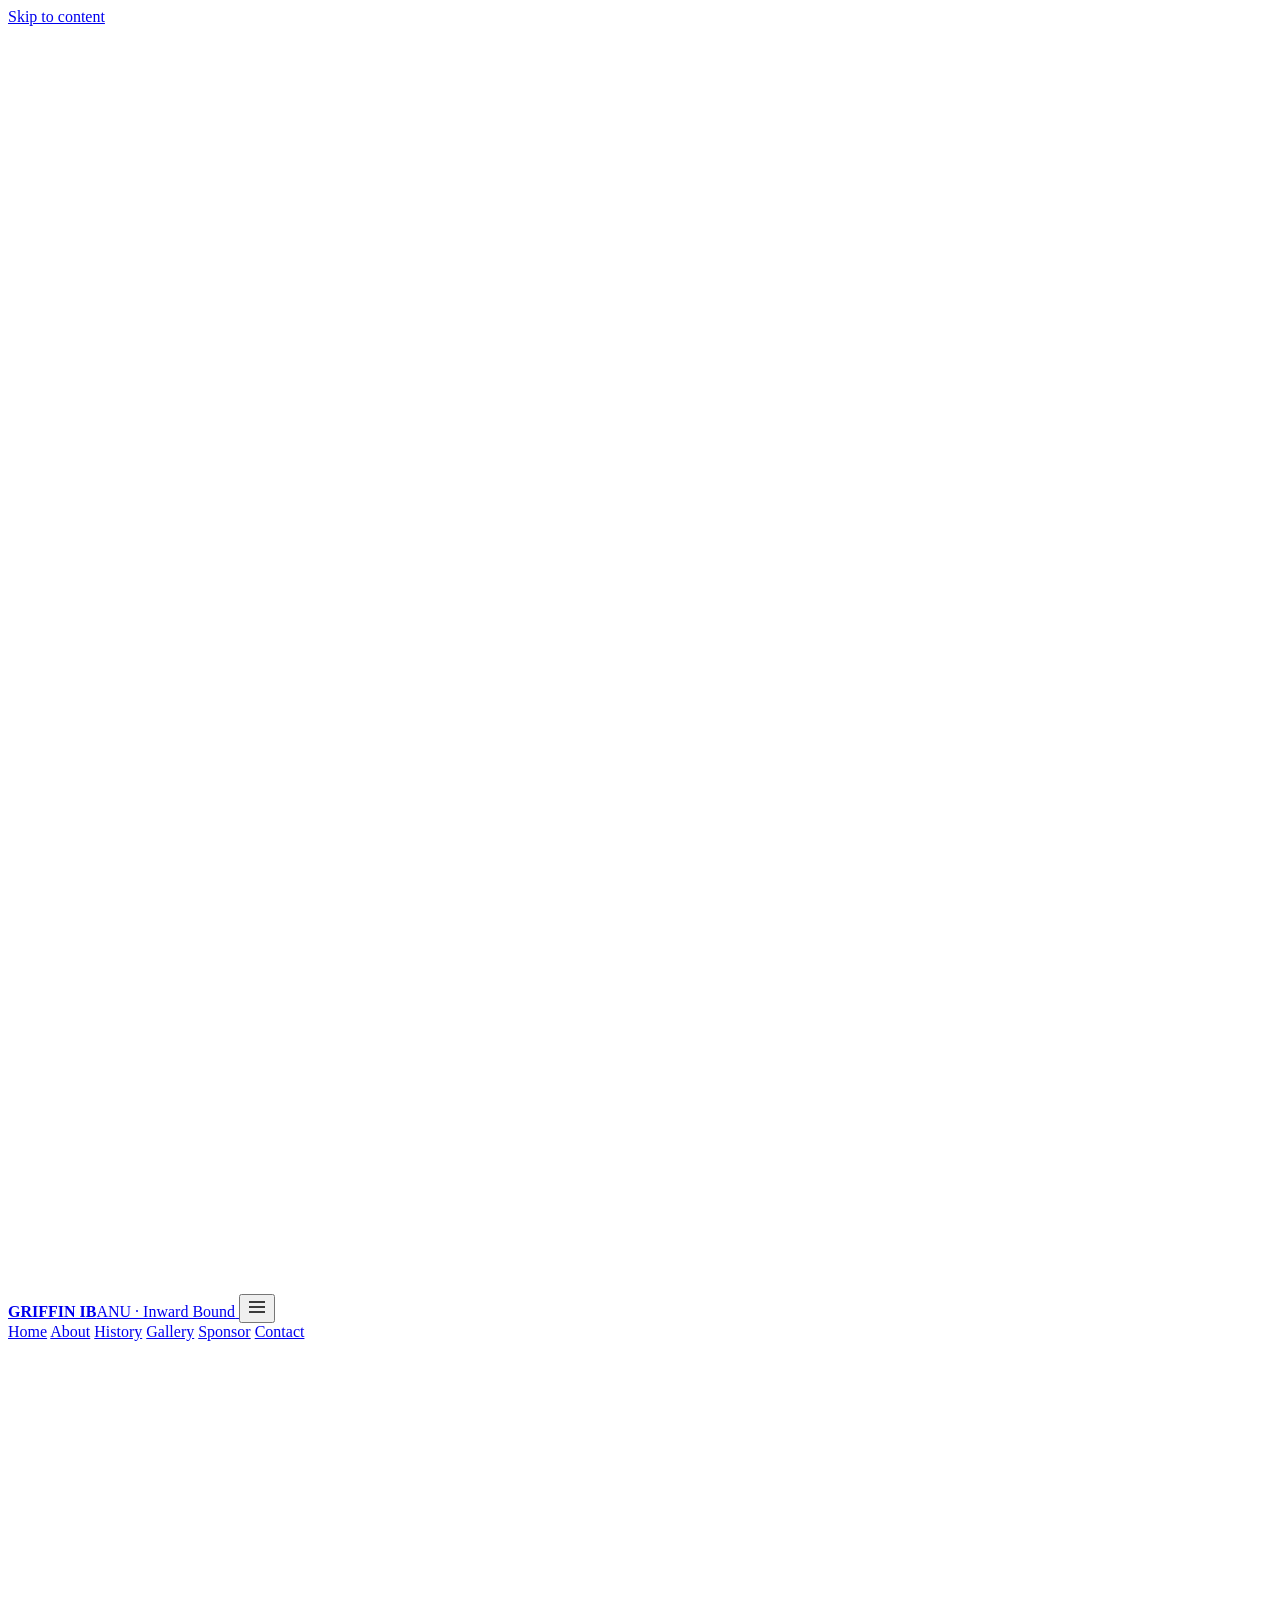
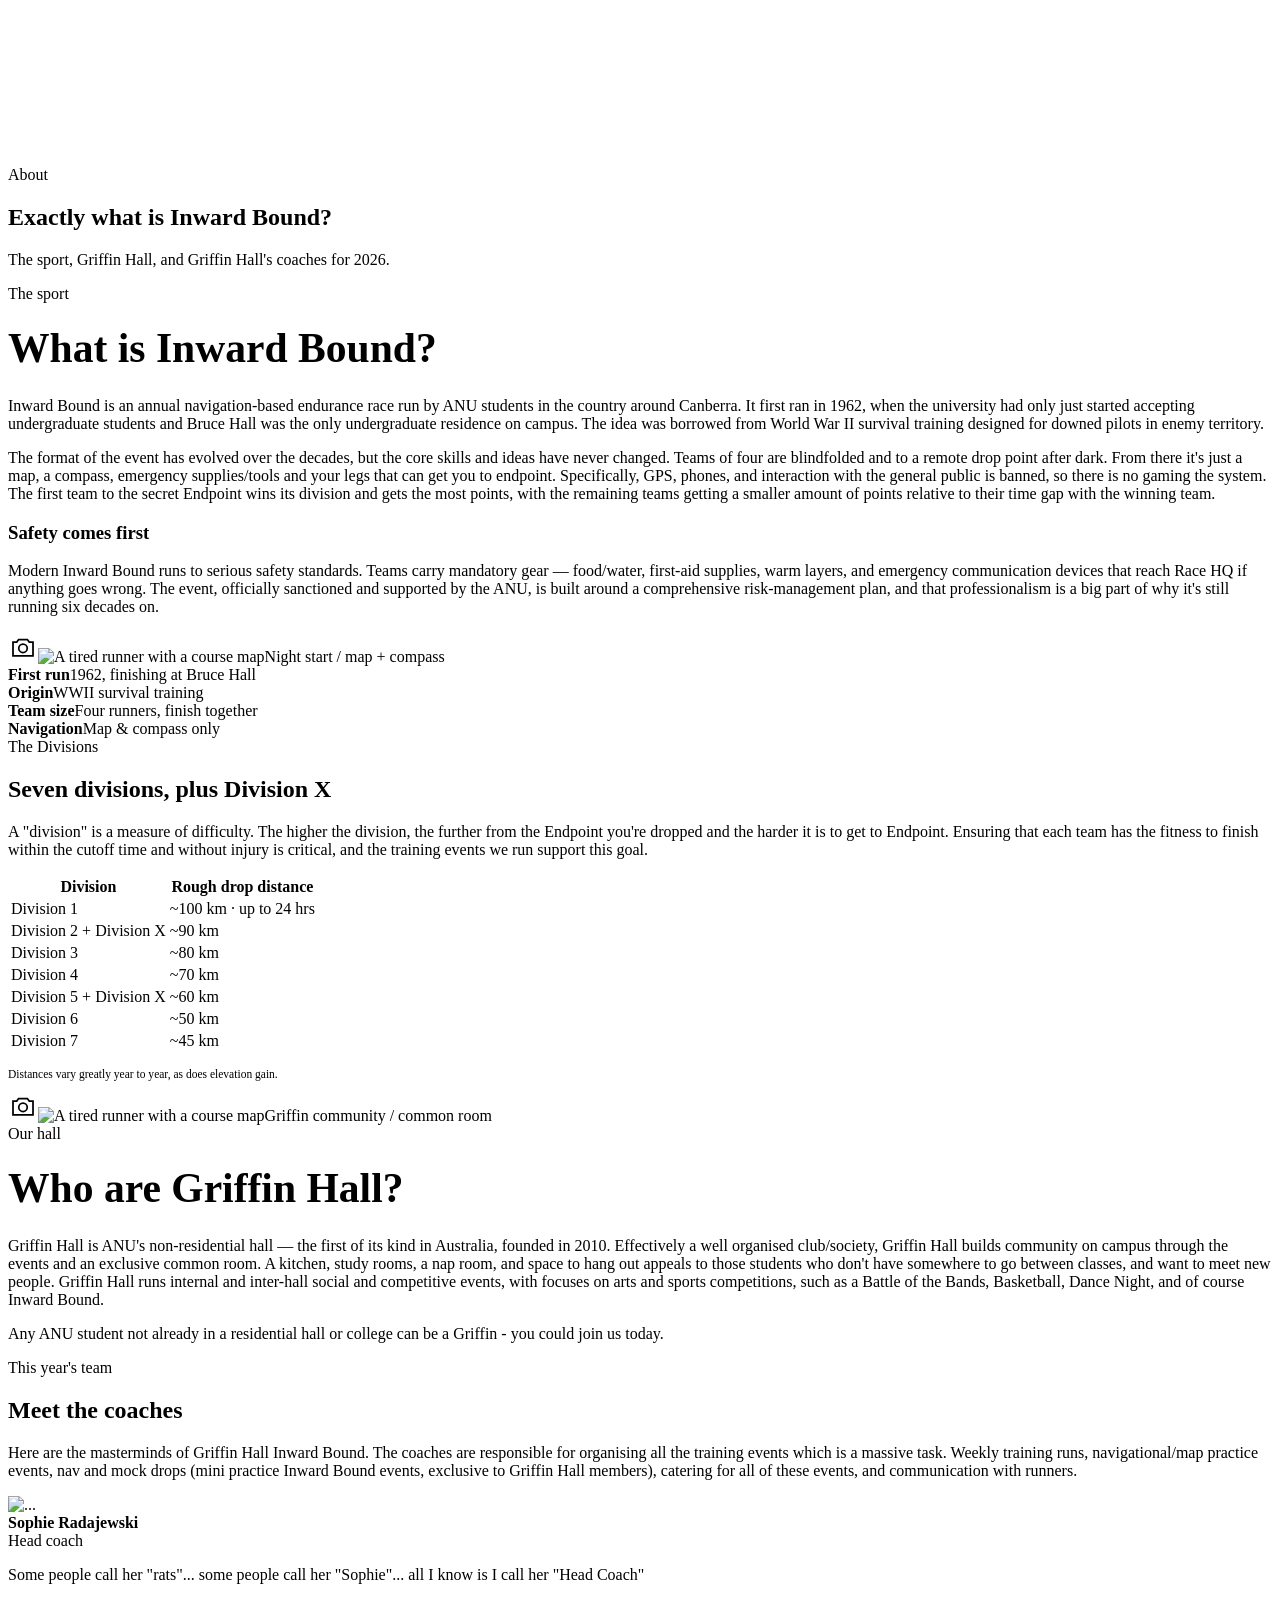
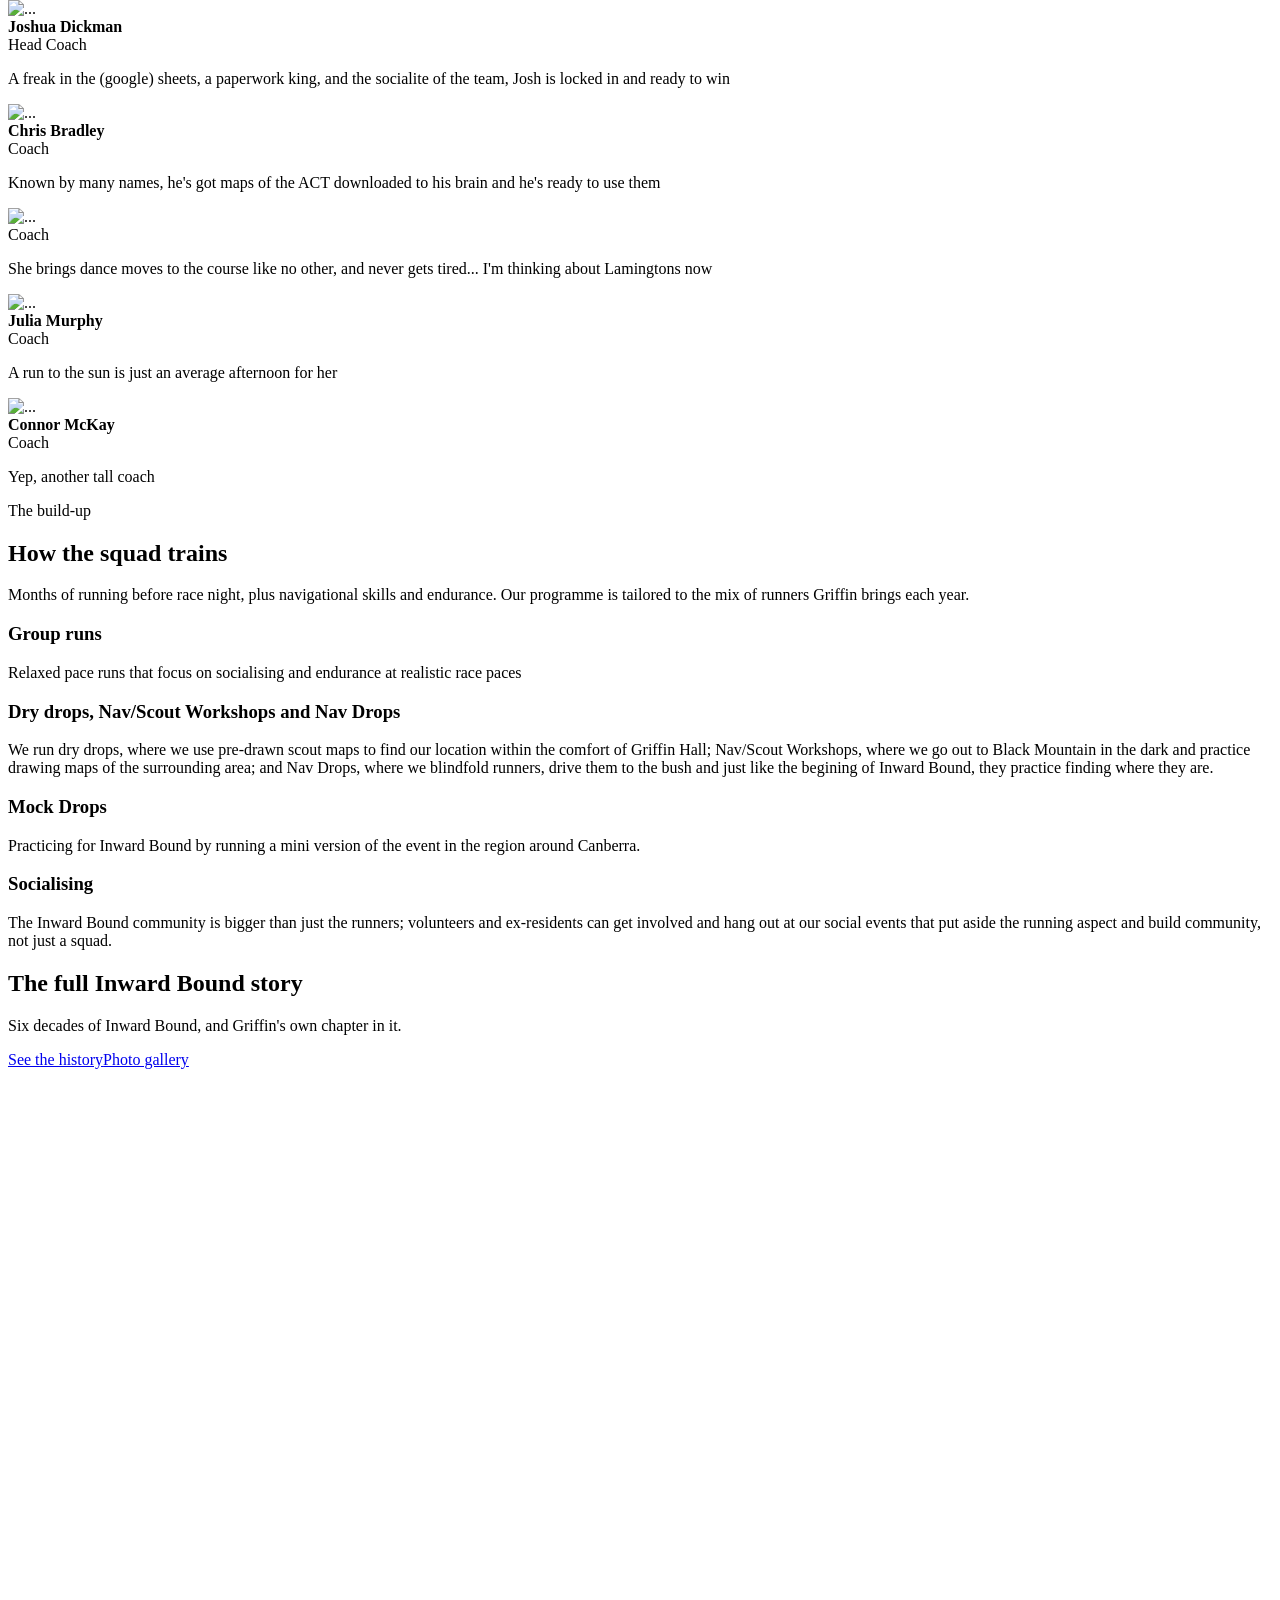
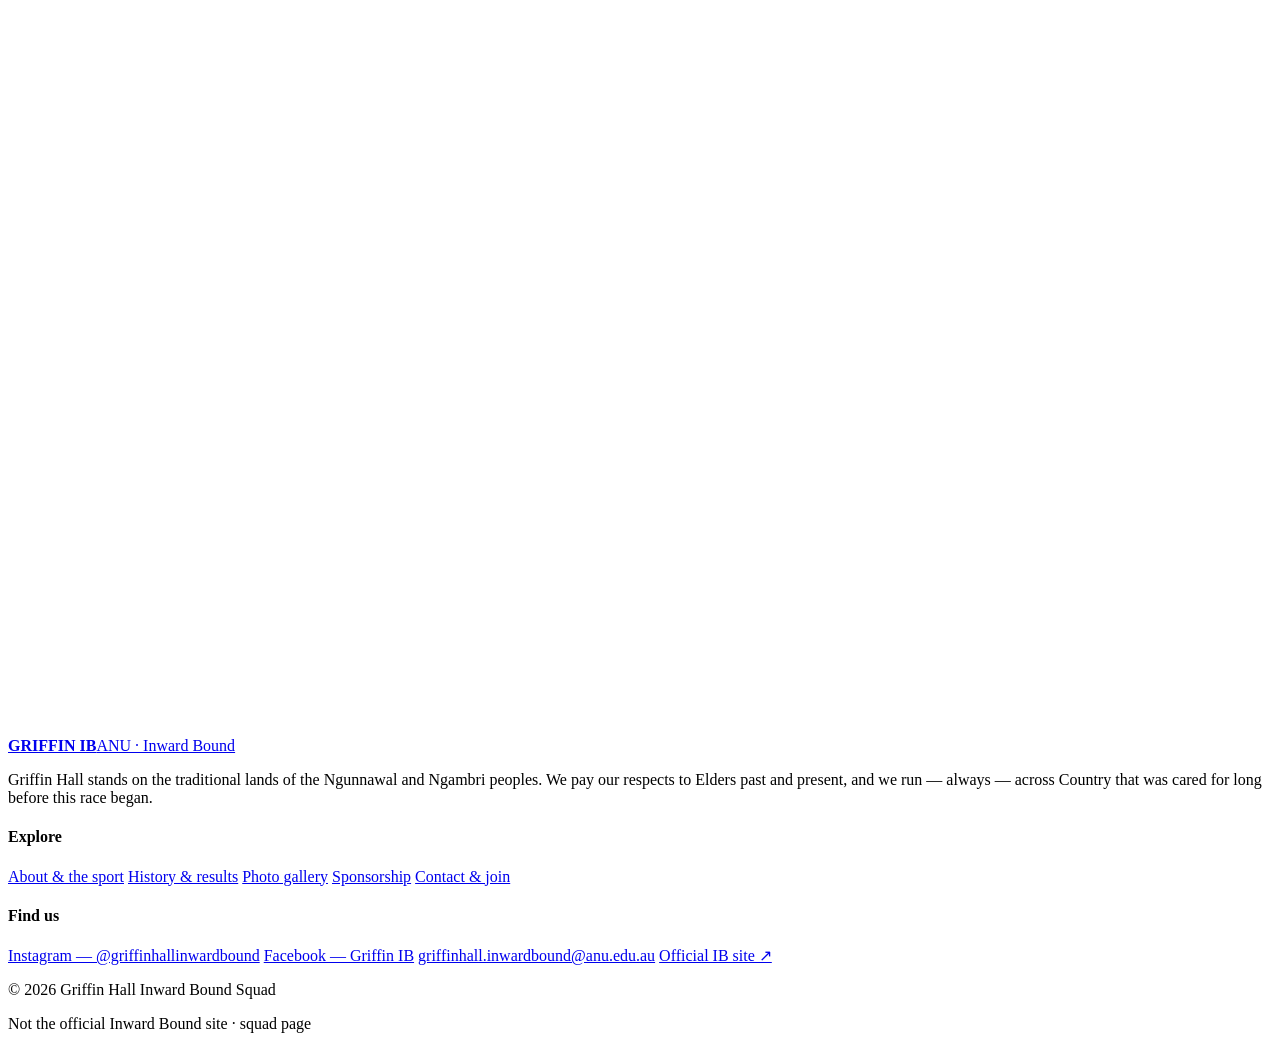
==== about.html @ 10cd7090 "Add files via upload" ====
<!DOCTYPE html>
<!-- GRIFFIN HALL · INWARD BOUND — About.  Placeholders in [BRACKETS]; photo blocks = class "photo-slot". -->
<html lang="en">
<head>
<meta charset="UTF-8">
<meta name="viewport" content="width=device-width, initial-scale=1">
<title>About — Griffin Hall Inward Bound</title>
<meta name="description" content="What Inward Bound is, the story of Griffin Hall, and the coaching team behind this year's squad.">
<link rel="preconnect" href="https://fonts.googleapis.com">
<link rel="preconnect" href="https://fonts.gstatic.com" crossorigin>
<link href="https://fonts.googleapis.com/css2?family=Archivo:wght@400;500;600;700&family=Bricolage+Grotesque:opsz,wght@12..96,700;12..96,800&family=Space+Mono:wght@400;700&display=swap" rel="stylesheet">
<link rel="stylesheet" href="styles.css">
</head>
<body>
<a class="skip" href="#main">Skip to content</a>

<header class="site-head">
  <div class="wrap nav">
    <a class="brand" href="index.html" aria-label="Griffin Hall Inward Bound — home">
      <svg class="mark" viewBox="0 0 40 40" fill="none" aria-hidden="true"><circle cx="20" cy="20" r="18" stroke="var(--gold)" stroke-width="1.5"/><path d="M20 3 L23 20 L20 37 L17 20 Z" fill="var(--gold)"/><path d="M3 20 L20 17 L37 20 L20 23 Z" fill="var(--gold)" opacity="0.45"/><circle cx="20" cy="20" r="2.4" fill="var(--ink)"/></svg>
      <span><b>GRIFFIN IB</b><span>ANU · Inward Bound</span></span>
    </a>
    <button class="nav-toggle" aria-label="Menu" aria-expanded="false" aria-controls="nav-links">
      <svg width="20" height="20" viewBox="0 0 20 20" fill="none"><path d="M2 5h16M2 10h16M2 15h16" stroke="currentColor" stroke-width="1.6"/></svg>
    </button>
    <nav class="nav-links" id="nav-links">
      <a href="index.html">Home</a>
      <a href="about.html" class="active">About</a>
      <a href="history.html">History</a>
      <a href="gallery.html">Gallery</a>
      <a href="sponsors.html">Sponsor</a>
      <a href="contact.html" class="cta">Contact</a>
    </nav>
  </div>
</header>

<main id="main">

<!-- ===== PAGE HEADER ===== -->
<section class="pagehead">
  <svg class="contour" viewBox="0 0 1200 400" preserveAspectRatio="xMidYMid slice" aria-hidden="true">
    <g fill="none" style="stroke:var(--gold)" stroke-width="1">
      <path d="M-40 300 C 200 250, 340 340, 560 280 S 920 180, 1240 250" opacity="0.10"/>
      <path d="M-40 250 C 220 190, 380 280, 600 220 S 940 120, 1240 190" opacity="0.09"/>
      <path d="M-40 200 C 240 140, 420 220, 640 160 S 960 70, 1240 130" opacity="0.08"/>
    </g>
  </svg>
  <div class="wrap">
    <span class="eyebrow">About</span>
    <h1>Exactly what is Inward Bound?</h1>
    <p class="lede">The sport, Griffin Hall, and Griffin Hall's coaches for 2026.</p>
  </div>
</section>

<!-- ===== THE SPORT ===== -->
<section class="pad">
  <div class="wrap grid cols-2" style="gap:clamp(28px,5vw,64px)">
    <div class="prose">
      <span class="eyebrow">The sport</span>
      <h2 style="font-size:clamp(1.8rem,4vw,2.6rem);margin:.5em 0 .6em">What is Inward Bound?</h2>
      <p>Inward Bound is an annual navigation-based endurance race run by ANU students in the country around Canberra. It first ran in 1962, when the university had only just started accepting undergraduate students and Bruce Hall was the only undergraduate residence on campus. The idea was borrowed from World War II survival training designed for downed pilots in enemy territory.</p>
      <p>The format of the event has evolved over the decades, but the core skills and ideas have never changed. Teams of four are blindfolded and to a remote drop point after dark. From there it's just a map, a compass, emergency supplies/tools and your legs that can get you to endpoint. Specifically, GPS, phones, and interaction with the general public is banned, so there is no gaming the system. The first team to the secret Endpoint wins its division and gets the most points, with the remaining teams getting a smaller amount of points relative to their time gap with the winning team.</p>
      <h3>Safety comes first</h3>
      <p>Modern Inward Bound runs to serious safety standards. Teams carry mandatory gear — food/water, first-aid supplies, warm layers, and emergency communication devices that reach Race HQ if anything goes wrong. The event, officially sanctioned and supported by the ANU, is built around a comprehensive risk-management plan, and that professionalism is a big part of why it's still running six decades on.</p>
    </div>
    <div>
      <!-- PHOTO SLOT -->
      <div class="photo-slot tall"><svg width="30" height="30" viewBox="0 0 24 24" fill="none"><path d="M4 8h3l1.5-2h7L17 8h3v11H4z" stroke="currentColor" stroke-width="1.4"/><circle cx="12" cy="13" r="3.4" stroke="currentColor" stroke-width="1.4"/></svg><span class="ps-label"><img src="574568462_1248562760601721_633467738255479349_n.jpg" class="filled" alt="A tired runner with a course map"></span><span class="ps-sub">Night start / map + compass</span></div>
     
      <div class="facts mt-2">
        <div class="fact"><b>First run</b><span>1962, finishing at Bruce Hall</span></div>
        <div class="fact"><b>Origin</b><span>WWII survival training</span></div>
        <div class="fact"><b>Team size</b><span>Four runners, finish together</span></div>
        <div class="fact"><b>Navigation</b><span>Map &amp; compass only</span></div>
      </div>
    </div>
  </div>
</section>

<!-- ===== DIVISIONS ===== -->
<section class="pad section-alt">
  <div class="wrap">
    <div class="sec-head">
      <span class="eyebrow">The Divisions</span>
      <h2>Seven divisions, plus Division X</h2>
      <p>A "division" is a measure of difficulty. The higher the division, the further from the Endpoint you're dropped and the harder it is to get to Endpoint. Ensuring that each team has the fitness to finish within the cutoff time and without injury is critical, and the training events we run support this goal.</p>
    </div>
    <div class="table-scroll">
      <table class="results">
        <thead><tr><th>Division</th><th>Rough drop distance</th><th></thead>
        <tbody>
          <tr><td class="place medal">Division 1</td><td>~100 km · up to 24 hrs</td><td>
          <tr><td class="place">Division 2 + Division X</td><td>~90 km</td><td>
          <tr><td class="place">Division 3</td><td>~80 km</td><td>
          <tr><td class="place">Division 4</td><td>~70 km</td><td>
          <tr><td class="place">Division 5 + Division X</td><td>~60 km</td><td>
          <tr><td class="place">Division 6</td><td>~50 km</td><td>
          <tr><td class="place">Division 7</td><td>~45 km</td><td>
      </table>
    </div>
    <p class="mono" style="font-size:.72rem;color:var(--sage);margin-top:.9rem">Distances vary greatly year to year, as does elevation gain.</p>
  </div>
</section>

<!-- ===== GRIFFIN HALL ===== -->
<section class="pad">
  <div class="wrap grid cols-2" style="gap:clamp(28px,5vw,64px);align-items:center">
    <div class="photo-slot wide"><svg width="30" height="30" viewBox="0 0 24 24" fill="none"><path d="M4 8h3l1.5-2h7L17 8h3v11H4z" stroke="currentColor" stroke-width="1.4"/><circle cx="12" cy="13" r="3.4" stroke="currentColor" stroke-width="1.4"/></svg><span class="ps-label"><img src="Social_1.jpg" class="filled" alt="A tired runner with a course map"></span><span class="ps-sub">Griffin community / common room</span></div>
    <div class="prose">
      <span class="eyebrow">Our hall</span>
      <h2 style="font-size:clamp(1.8rem,4vw,2.6rem);margin:.5em 0 .6em">Who are Griffin Hall?</h2>
      <p>Griffin Hall is ANU's non-residential hall — the first of its kind in Australia, founded in 2010. Effectively a well organised club/society, Griffin Hall builds community on campus through the events and an exclusive common room. A kitchen, study rooms, a nap room, and space to hang out appeals to those students who don't have somewhere to go between classes, and want to meet new people. Griffin Hall runs internal and inter-hall social and competitive events, with focuses on arts and sports competitions, such as a Battle of the Bands, Basketball, Dance Night, and of course Inward Bound. </p>
      <p class="dim">Any ANU student not already in a residential hall or college can be a Griffin - you could join us today.</p>
    </div>
  </div>
</section>

<!-- ===== COACHES ===== -->
<section class="pad section-alt" id="coaches">
  <div class="wrap">
    <div class="sec-head">
      <span class="eyebrow">This year's team</span>
      <h2>Meet the coaches</h2>
      <p>Here are the masterminds of Griffin Hall Inward Bound. The coaches are responsible for organising all the training events which is a massive task. Weekly training runs, navigational/map practice events, nav and mock drops (mini practice Inward Bound events, exclusive to Griffin Hall members), catering for all of these events, and communication with runners.</p>
    </div>
    <div class="grid cols-3">
      <!-- Duplicate a .coach block for each coach. Swap [NAME], [ROLE], bio and photo. -->
      <div class="coach card">
        <div class="photo-slot square"><span class="ps-label"><img src="P1070149.JPG" class="filled" alt="..."></span></div>
        <b>Sophie Radajewski</b>
        <div class="role">Head coach</div>
        <p>Some people call her "rats"... some people call her "Sophie"... all I know is I call her "Head Coach"</p>
      </div>
      <div class="coach card">
        <div class="photo-slot square"><span class="ps-label"><img src="P1060818.JPG" class="filled" alt="..."></span></div>
        <b>Joshua Dickman</b>
        <div class="role">Head Coach</div>
        <p>A freak in the (google) sheets, a paperwork king, and the socialite of the team, Josh is locked in and ready to win</p>
      </div>
      <div class="coach card">
        <div class="photo-slot square"><span class="ps-label"><img src="P1060805.JPG" class="filled" alt="..."></span></div>
        <b>Chris Bradley</b>
        <div class="role">Coach</div>
        <p>Known by many names, he's got maps of the ACT downloaded to his brain and he's ready to use them</p>
      </div>
      <div class="coach card">
        <div class="photo-slot square"><span class="ps-label"><img src="P1070139.JPG" class="filled" alt="..."></span></div>
        <b[Josie Lemm</b>
        <div class="role">Coach</div>
        <p>She brings dance moves to the course like no other, and never gets tired... I'm thinking about Lamingtons now</p>
      </div>
      <div class="coach card">
        <div class="photo-slot square"><span class="ps-label"><img src="P1070006.JPG" class="filled" alt="..."></span></div>
        <b>Julia Murphy</b>
        <div class="role">Coach</div>
        <p>A run to the sun is just an average afternoon for her</p>
      </div>
      <div class="coach card">
        <div class="photo-slot square"><span class="ps-label"><img src="P1070126.JPG" class="filled" alt="..."></span></div>
        <b>Connor McKay</b>
        <div class="role">Coach</div>
        <p>Yep, another tall coach</p>
      </div>
    </div>
  </div>
</section>

<!-- ===== TRAINING ===== -->
<section class="pad">
  <div class="wrap grid cols-2" style="gap:clamp(28px,5vw,64px)">
    <div class="sec-head" style="margin:0">
      <span class="eyebrow">The build-up</span>
      <h2>How the squad trains</h2>
      <p>Months of running before race night, plus navigational skills and endurance. Our programme is tailored to the mix of runners Griffin brings each year.</p>
    </div>
    <div class="grid" style="gap:14px">
      <div class="card"><h3>Group runs</h3><p>Relaxed pace runs that focus on socialising and endurance at realistic race paces</p></div>
      <div class="card"><h3>Dry drops, Nav/Scout Workshops and Nav Drops</h3><p>We run dry drops, where we use pre-drawn scout maps to find our location within the comfort of Griffin Hall; Nav/Scout Workshops, where we go out to Black Mountain in the dark and practice drawing maps of the surrounding area; and Nav Drops, where we blindfold runners, drive them to the bush and just like the begining of Inward Bound, they practice finding where they are.</p></div>
      <div class="card"><h3>Mock Drops</h3><p> Practicing for Inward Bound by running a mini version of the event in the region around Canberra.</p></div>
      <div class="card"><h3>Socialising</h3><p>The Inward Bound community is bigger than just the runners; volunteers and ex-residents can get involved and hang out at our social events that put aside the running aspect and build community, not just a squad.</p></div>
    </div>
  </div>
</section>

<!-- ===== CTA ===== -->
<section class="pad-sm">
  <div class="wrap callout center">
    <h2>The full Inward Bound story</h2>
    <p style="margin-inline:auto">Six decades of Inward Bound, and Griffin's own chapter in it.</p>
    <div class="hero-cta" style="justify-content:center"><a href="history.html" class="btn solid">See the history</a><a href="gallery.html" class="btn ghost">Photo gallery</a></div>
  </div>
</section>

</main>

<footer class="site-foot">
  <div class="wrap foot-grid">
    <div>
      <a class="brand" href="index.html" style="margin-bottom:1rem"><svg class="mark" viewBox="0 0 40 40" fill="none" aria-hidden="true"><circle cx="20" cy="20" r="18" stroke="var(--gold)" stroke-width="1.5"/><path d="M20 3 L23 20 L20 37 L17 20 Z" fill="var(--gold)"/><path d="M3 20 L20 17 L37 20 L20 23 Z" fill="var(--gold)" opacity="0.45"/><circle cx="20" cy="20" r="2.4" fill="var(--ink)"/></svg><span><b>GRIFFIN IB</b><span>ANU · Inward Bound</span></span></a>
      <p class="acknowledgement">Griffin Hall stands on the traditional lands of the Ngunnawal and Ngambri peoples. We pay our respects to Elders past and present, and we run — always — across Country that was cared for long before this race began.</p>
    </div>
    <div>
      <h4>Explore</h4>
      <a href="about.html">About &amp; the sport</a>
      <a href="history.html">History &amp; results</a>
      <a href="gallery.html">Photo gallery</a>
      <a href="sponsors.html">Sponsorship</a>
      <a href="contact.html">Contact &amp; join</a>
    </div>
    <div>
      <h4>Find us</h4>
      <a href="#">Instagram — @griffinhallinwardbound</a>
      <a href="#">Facebook — Griffin IB</a>
      <a href="mailto:griffinhall.inwardbound@anu.edu.au">griffinhall.inwardbound@anu.edu.au</a>
      <a href="https://anuinwardbound.com" target="_blank" rel="noopener">Official IB site ↗</a>
    </div>
  </div>
  <div class="wrap foot-bottom">
    <p>© <span id="yr">2026</span> Griffin Hall Inward Bound Squad</p>
    <p>Not the official Inward Bound site · squad page</p>
  </div>
</footer>

<script src="app.js"></script>
<script>document.getElementById('yr').textContent=new Date().getFullYear();</script>
</body>
</html>
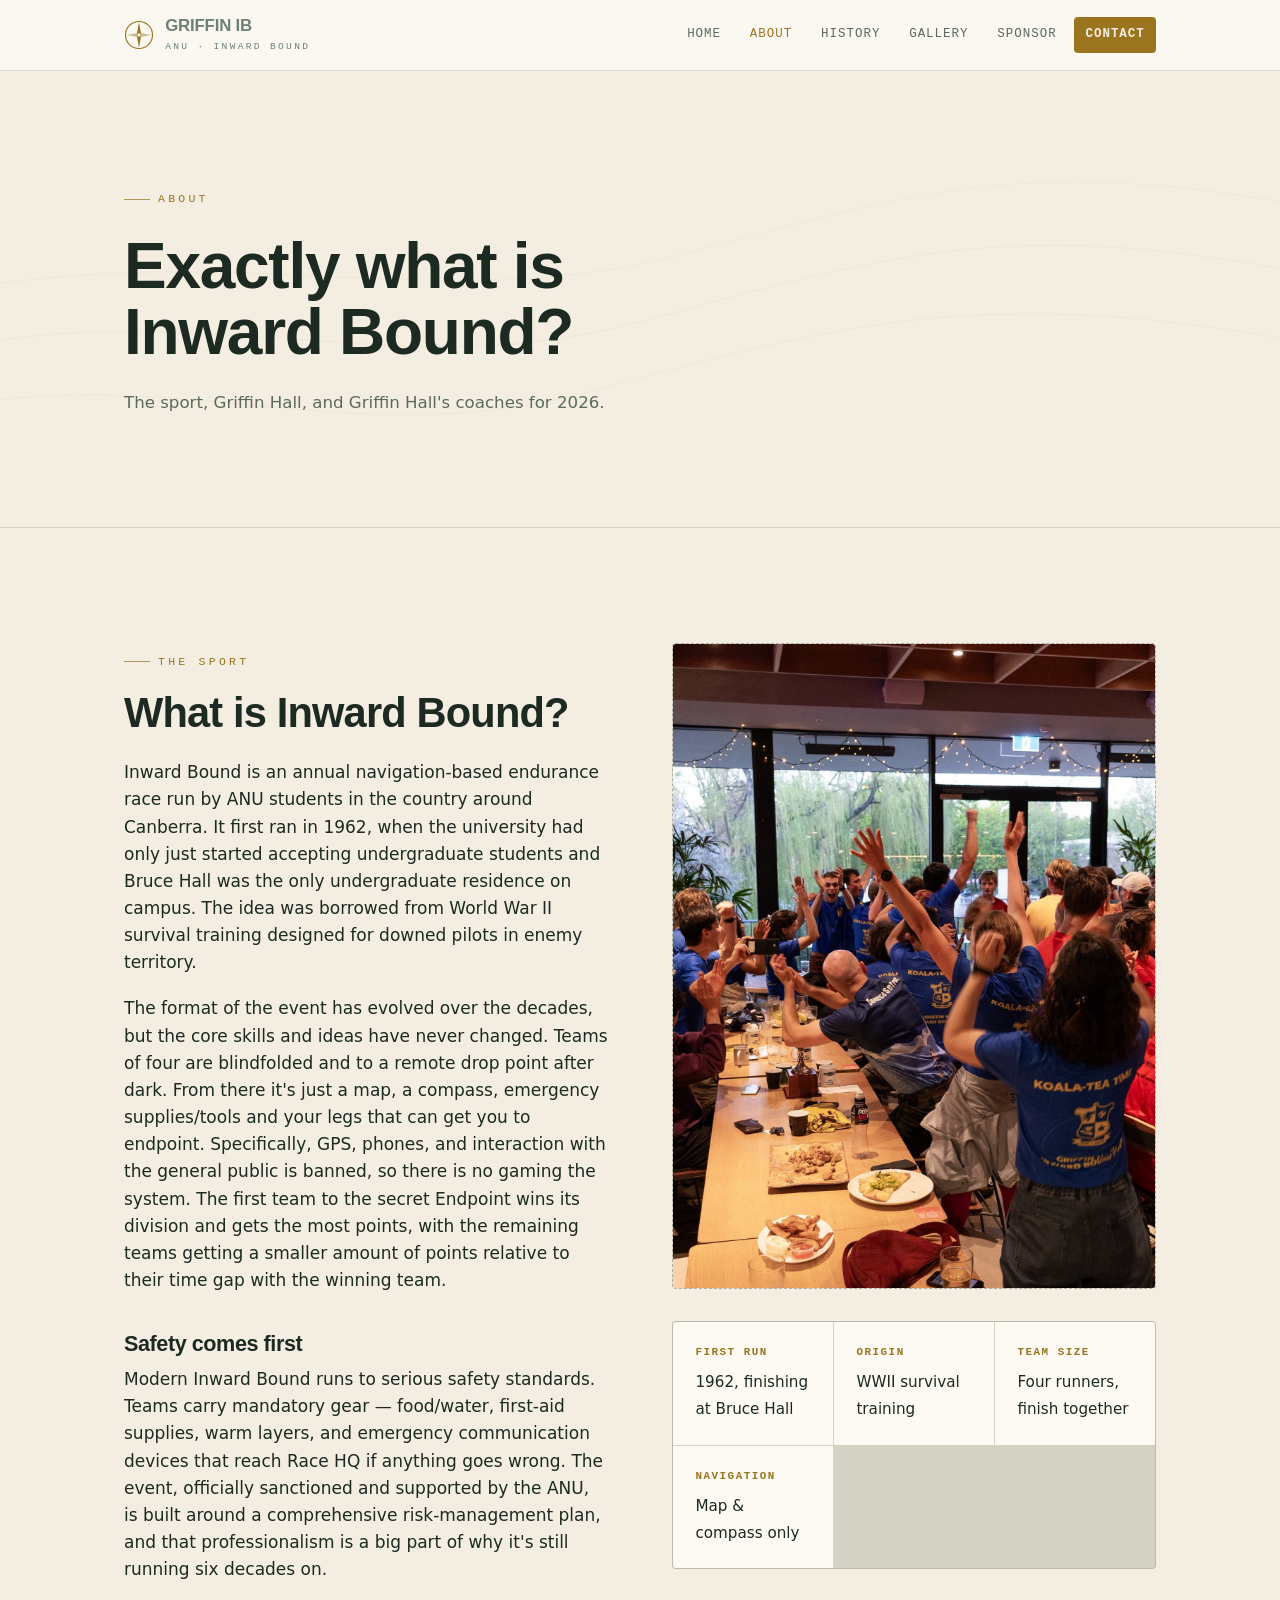
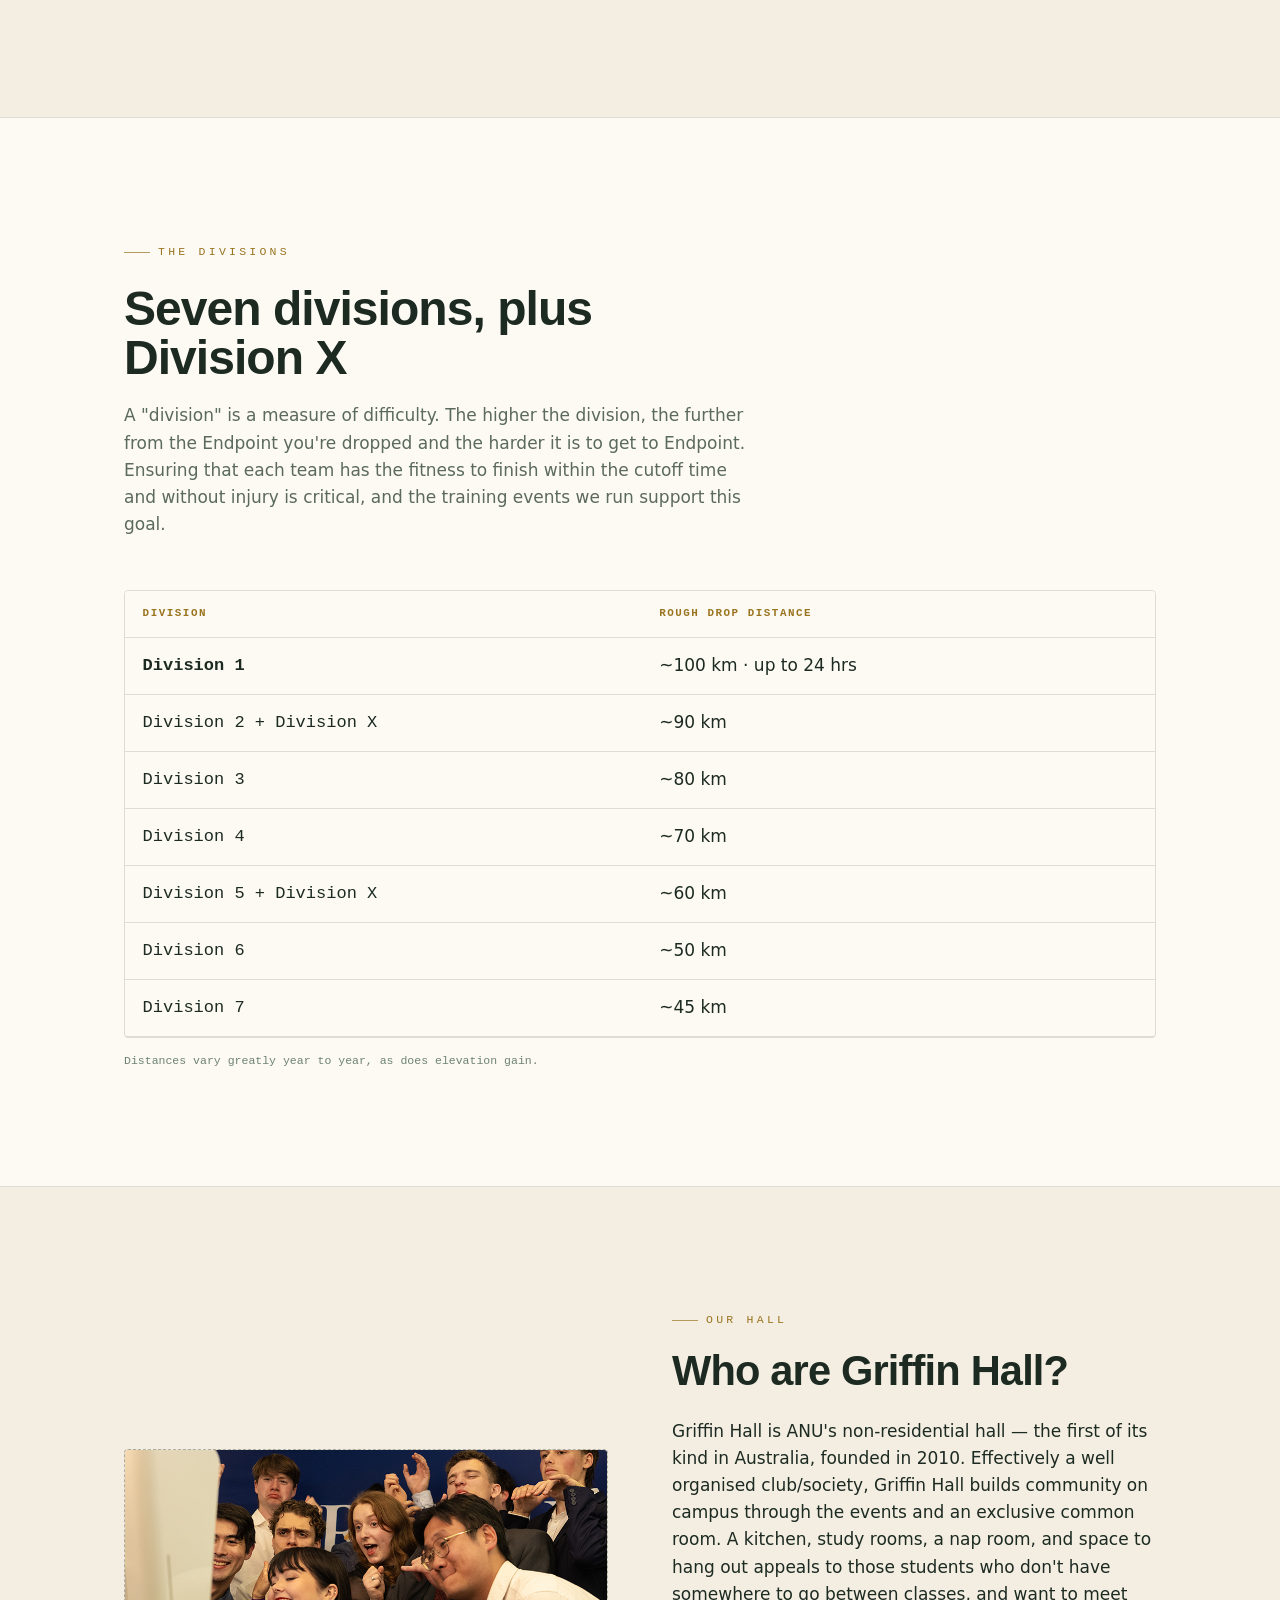
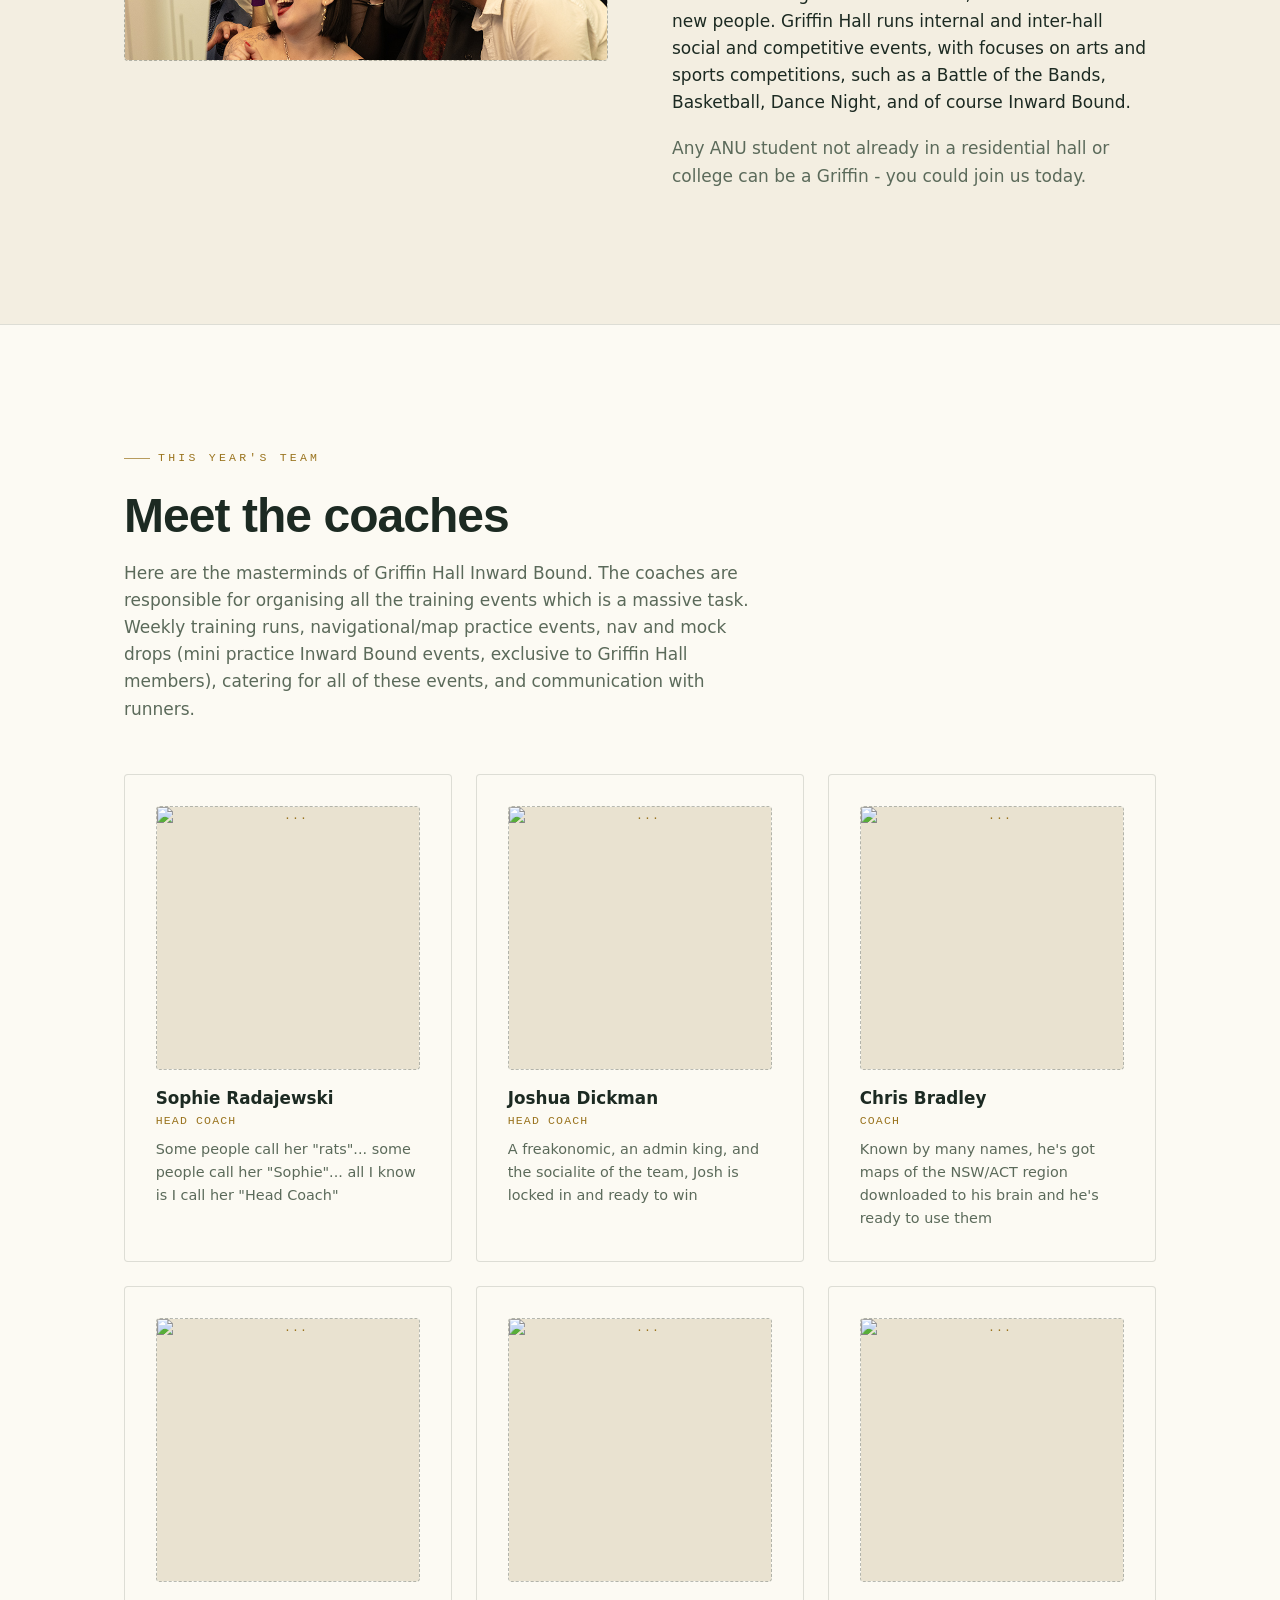
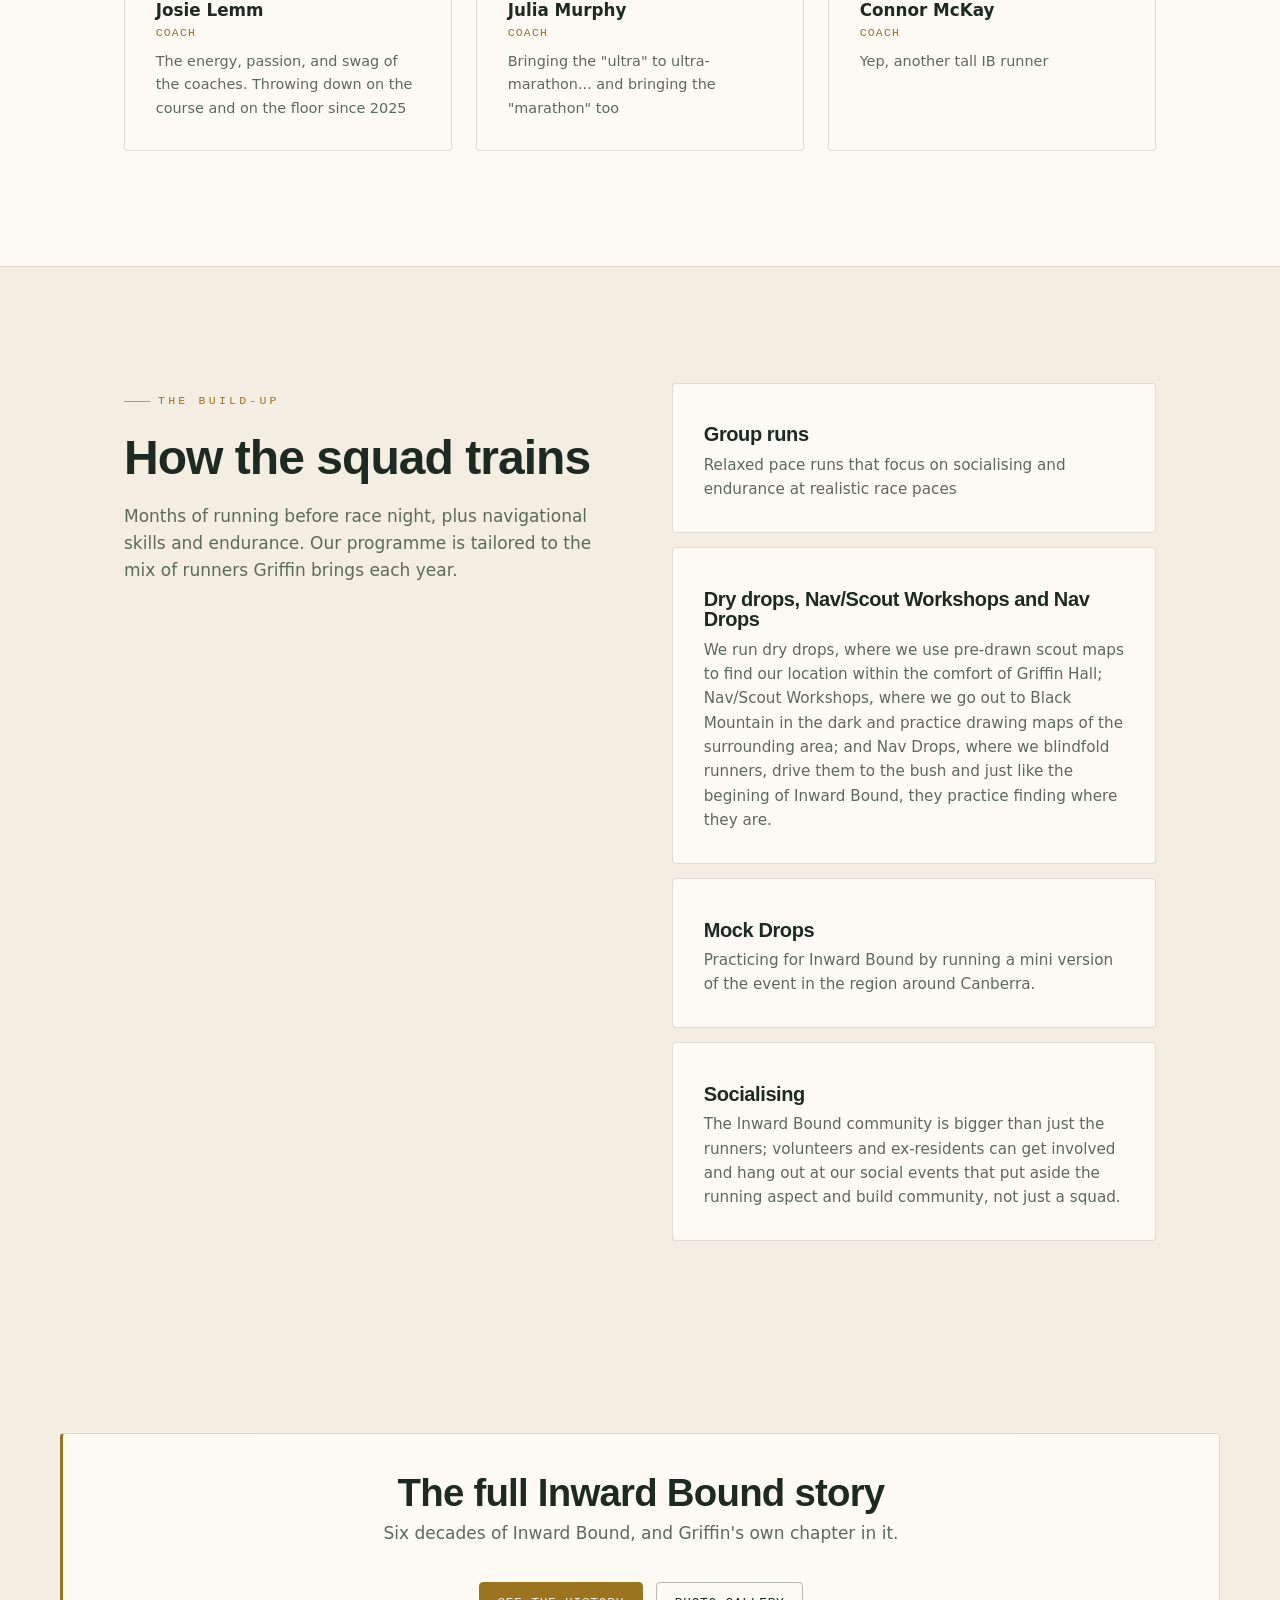
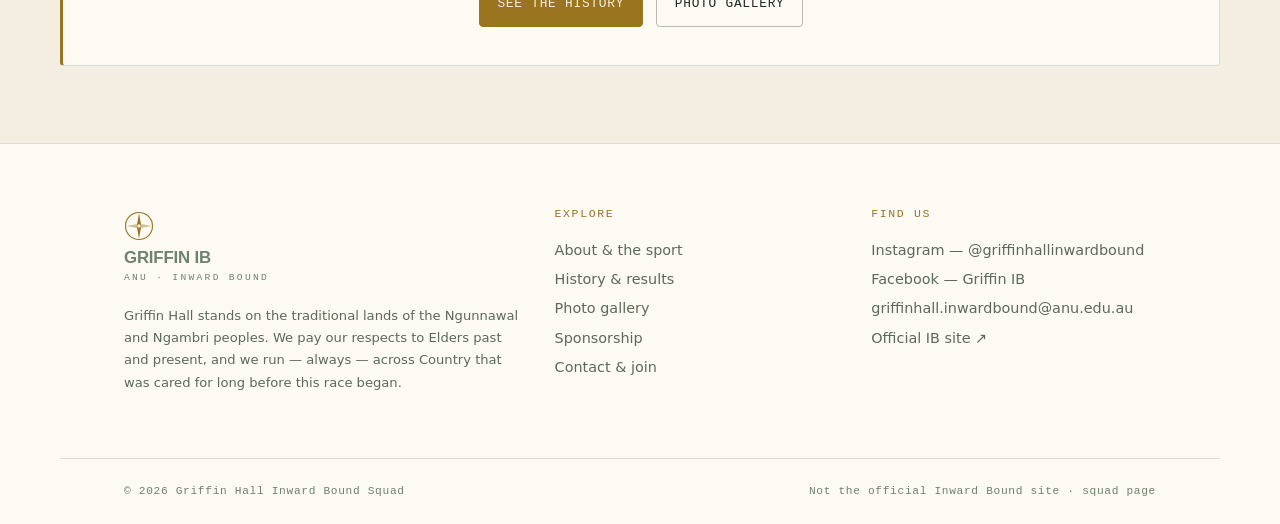
==== commit 562c680f: "Update about.html" ====
--- a/about.html
+++ b/about.html
@@ -135,31 +135,31 @@
         <div class="photo-slot square"><span class="ps-label"><img src="P1060818.JPG" class="filled" alt="..."></span></div>
         <b>Joshua Dickman</b>
         <div class="role">Head Coach</div>
-        <p>A freak in the (google) sheets, a paperwork king, and the socialite of the team, Josh is locked in and ready to win</p>
+        <p>A freakonomic, an admin king, and the socialite of the team, Josh is locked in and ready to win</p>
       </div>
       <div class="coach card">
         <div class="photo-slot square"><span class="ps-label"><img src="P1060805.JPG" class="filled" alt="..."></span></div>
         <b>Chris Bradley</b>
         <div class="role">Coach</div>
-        <p>Known by many names, he's got maps of the ACT downloaded to his brain and he's ready to use them</p>
+        <p>Known by many names, he's got maps of the NSW/ACT region downloaded to his brain and he's ready to use them</p>
       </div>
       <div class="coach card">
         <div class="photo-slot square"><span class="ps-label"><img src="P1070139.JPG" class="filled" alt="..."></span></div>
-        <b[Josie Lemm</b>
-        <div class="role">Coach</div>
-        <p>She brings dance moves to the course like no other, and never gets tired... I'm thinking about Lamingtons now</p>
+        <b>Josie Lemm</b>
+        <div class="role">Coach</div>
+        <p>The energy, passion, and swag of the coaches. Throwing down on the course and on the floor since 2025</p>
       </div>
       <div class="coach card">
         <div class="photo-slot square"><span class="ps-label"><img src="P1070006.JPG" class="filled" alt="..."></span></div>
         <b>Julia Murphy</b>
         <div class="role">Coach</div>
-        <p>A run to the sun is just an average afternoon for her</p>
+        <p>Bringing the "ultra" to ultra-marathon... and bringing the "marathon" too</p>
       </div>
       <div class="coach card">
         <div class="photo-slot square"><span class="ps-label"><img src="P1070126.JPG" class="filled" alt="..."></span></div>
         <b>Connor McKay</b>
         <div class="role">Coach</div>
-        <p>Yep, another tall coach</p>
+        <p>Yep, another tall IB runner</p>
       </div>
     </div>
   </div>
--- a/styles.css
+++ b/styles.css
@@ -0,0 +1,373 @@
+/* ============================================================
+   GRIFFIN HALL · INWARD BOUND
+   Shared stylesheet
+   Design language: navigation by day — topographic
+   contour lines, a route drawn from the blindfolded drop to
+   the secret Endpoint. Deep griffin gold on map paper.
+   ============================================================ */
+
+/* ---- Design tokens ---------------------------------------- */
+:root{
+  --ink:      #F3EEE1;   /* map paper by day (page)  */
+  --ink-2:    #FCFAF3;   /* raised surface / cards   */
+  --ink-3:    #E9E2D0;   /* deeper sand / hover      */
+  --line:     rgba(28,42,34,0.14);
+  --line-strong: rgba(28,42,34,0.30);
+  --paper:    #1C2A22;   /* eucalyptus ink (text)    */
+  --paper-dim:#5B6A5A;   /* muted sage secondary     */
+  --gold:     #9A741F;   /* deep griffin gold        */
+  --gold-soft:#8A671A;
+  --route:    #C24A2C;   /* route line / Endpoint    */
+  --sage:     #6E8270;
+
+  --font-display: "Bricolage Grotesque", "Archivo", sans-serif;
+  --font-body:    "Archivo", system-ui, sans-serif;
+  --font-mono:    "Space Mono", ui-monospace, monospace;
+
+  --wrap: 1160px;
+  --gutter: clamp(20px, 5vw, 64px);
+  --radius: 4px;
+}
+
+/* ---- Reset ------------------------------------------------- */
+*{ box-sizing:border-box; margin:0; padding:0; }
+html{ scroll-behavior:smooth; -webkit-text-size-adjust:100%; }
+body{
+  font-family:var(--font-body);
+  background:var(--ink);
+  color:var(--paper);
+  line-height:1.6;
+  font-size:clamp(15px,0.5vw + 14px,17px);
+  overflow-x:hidden;
+  -webkit-font-smoothing:antialiased;
+}
+img{ max-width:100%; display:block; }
+a{ color:inherit; text-decoration:none; }
+::selection{ background:var(--gold); color:var(--ink); }
+
+/* ---- Type -------------------------------------------------- */
+h1,h2,h3,h4{ font-family:var(--font-display); font-weight:800; line-height:1.02; letter-spacing:-0.02em; }
+.eyebrow{
+  font-family:var(--font-mono);
+  font-size:.72rem;
+  letter-spacing:.28em;
+  text-transform:uppercase;
+  color:var(--gold);
+  display:inline-flex;
+  align-items:center;
+  gap:.7em;
+}
+.eyebrow::before{
+  content:""; width:26px; height:1px; background:var(--gold); opacity:.7;
+}
+.mono{ font-family:var(--font-mono); }
+
+/* ---- Layout ------------------------------------------------ */
+.wrap{ width:100%; max-width:var(--wrap); margin-inline:auto; padding-inline:var(--gutter); }
+section{ position:relative; scroll-margin-top:84px; }
+.pad{ padding-block:clamp(64px,9vw,120px); }
+.pad-sm{ padding-block:clamp(48px,6vw,80px); }
+
+/* ---- Skip link --------------------------------------------- */
+.skip{
+  position:absolute; left:-999px; top:0; z-index:100;
+  background:var(--gold); color:var(--ink); padding:.6em 1em; border-radius:var(--radius);
+  font-family:var(--font-mono); font-size:.8rem;
+}
+.skip:focus{ left:12px; top:12px; }
+
+/* ---- Header / nav ------------------------------------------ */
+.site-head{
+  position:sticky; top:0; z-index:50;
+  background:rgba(252,250,243,.82);
+  backdrop-filter:blur(10px);
+  border-bottom:1px solid var(--line);
+}
+.nav{
+  display:flex; align-items:center; justify-content:space-between;
+  gap:1rem; height:70px;
+}
+.brand{ display:flex; align-items:center; gap:.7rem; }
+.brand .mark{ width:30px; height:30px; flex:0 0 auto; }
+.brand b{
+  font-family:var(--font-display); font-weight:800; letter-spacing:-.01em;
+  font-size:1.05rem; line-height:1;
+}
+.brand span{
+  display:block; font-family:var(--font-mono); font-size:.6rem;
+  letter-spacing:.24em; color:var(--sage); text-transform:uppercase; margin-top:2px;
+}
+.nav-links{ display:flex; align-items:center; gap:.4rem; }
+.nav-links a{
+  font-family:var(--font-mono); font-size:.78rem; letter-spacing:.08em; text-transform:uppercase;
+  color:var(--paper-dim); padding:.5rem .7rem; border-radius:var(--radius); transition:color .2s, background .2s;
+}
+.nav-links a:hover{ color:var(--paper); }
+.nav-links a.active{ color:var(--gold); }
+.nav-links a.cta{
+  color:var(--ink); background:var(--gold); font-weight:700;
+}
+.nav-links a.cta:hover{ background:var(--paper); }
+.nav-toggle{
+  display:none; background:none; border:1px solid var(--line-strong); color:var(--paper);
+  width:44px; height:40px; border-radius:var(--radius); cursor:pointer;
+}
+.nav-toggle svg{ margin:auto; }
+
+/* ---- Buttons ----------------------------------------------- */
+.btn{
+  display:inline-flex; align-items:center; gap:.6em;
+  font-family:var(--font-mono); font-size:.8rem; letter-spacing:.06em; text-transform:uppercase;
+  padding:.85em 1.4em; border-radius:var(--radius);
+  border:1px solid var(--gold); color:var(--gold);
+  transition:background .2s, color .2s, transform .1s;
+  cursor:pointer; background:none;
+}
+.btn:hover{ background:var(--gold); color:var(--ink); }
+.btn:active{ transform:translateY(1px); }
+.btn.solid{ background:var(--gold); color:var(--ink); }
+.btn.solid:hover{ background:var(--paper); border-color:var(--paper); }
+.btn.ghost{ border-color:var(--line-strong); color:var(--paper); }
+.btn.ghost:hover{ background:var(--ink-3); color:var(--paper); }
+
+/* ---- Focus ------------------------------------------------- */
+a:focus-visible, button:focus-visible, input:focus-visible, textarea:focus-visible, select:focus-visible{
+  outline:2px solid var(--gold); outline-offset:3px;
+}
+
+/* ---- Hero -------------------------------------------------- */
+.hero{ position:relative; overflow:hidden; border-bottom:1px solid var(--line); }
+.hero-svg{ position:absolute; inset:0; width:100%; height:100%; z-index:0; }
+.hero-inner{
+  position:relative; z-index:2;
+  padding-block:clamp(70px,13vw,150px);
+  max-width:760px;
+}
+.hero h1{
+  font-size:clamp(2.6rem,8vw,5.6rem);
+  margin:.35em 0 .5em;
+}
+.hero h1 em{ font-style:normal; color:var(--gold); }
+.hero .lede{ font-size:clamp(1.05rem,1.4vw,1.3rem); color:var(--paper-dim); max-width:52ch; }
+.hero-cta{ display:flex; flex-wrap:wrap; gap:.8rem; margin-top:2.2rem; }
+
+/* route draw animation */
+.route-line{
+  stroke-dasharray:2400; stroke-dashoffset:2400;
+  animation:draw 3.4s cubic-bezier(.7,0,.3,1) .3s forwards;
+}
+@keyframes draw{ to{ stroke-dashoffset:0; } }
+.pulse{ transform-origin:center; animation:pulse 2.6s ease-in-out infinite; }
+@keyframes pulse{ 0%,100%{ opacity:.35; } 50%{ opacity:1; } }
+
+/* ---- Stat row ---------------------------------------------- */
+.stats{
+  display:grid; grid-template-columns:repeat(auto-fit,minmax(150px,1fr));
+  border-top:1px solid var(--line);
+}
+.stat{ padding:1.5rem 1.4rem; border-right:1px solid var(--line); }
+.stat:first-child{ padding-left:0; }
+.stat:last-child{ border-right:none; }
+.stat b{ font-family:var(--font-display); font-size:clamp(1.8rem,3vw,2.6rem); color:var(--gold); display:block; line-height:1; }
+.stat span{ font-family:var(--font-mono); font-size:.68rem; letter-spacing:.16em; text-transform:uppercase; color:var(--paper-dim); }
+
+/* ---- Section heading -------------------------------------- */
+.sec-head{ max-width:640px; margin-bottom:clamp(2rem,4vw,3.2rem); }
+.sec-head h2{ font-size:clamp(1.9rem,4.4vw,3rem); margin:.5em 0 .4em; }
+.sec-head p{ color:var(--paper-dim); }
+.section-alt{ background:var(--ink-2); border-block:1px solid var(--line); }
+
+/* ---- Contour divider (thin decorative rule) --------------- */
+.divider{ height:60px; opacity:.5; }
+.divider svg{ width:100%; height:100%; }
+
+/* ---- Interior page header ---------------------------------- */
+.pagehead{ position:relative; overflow:hidden; border-bottom:1px solid var(--line); padding-block:clamp(56px,9vw,110px); }
+.pagehead .contour{ position:absolute; inset:0; width:100%; height:100%; z-index:0; opacity:.5; }
+.pagehead .wrap{ position:relative; z-index:2; }
+.pagehead h1{ font-size:clamp(2.2rem,6vw,4rem); margin:.4em 0 .4em; max-width:16ch; }
+.pagehead h1 em{ font-style:normal; color:var(--gold); }
+.pagehead .lede{ color:var(--paper-dim); max-width:56ch; font-size:clamp(1rem,1.3vw,1.2rem); }
+
+/* ---- Facts strip ------------------------------------------ */
+.facts{ display:grid; grid-template-columns:repeat(auto-fit,minmax(160px,1fr)); gap:1px; background:var(--line); border:1px solid var(--line); border-radius:var(--radius); overflow:hidden; }
+.fact{ background:var(--ink-2); padding:1.4rem; }
+.fact b{ display:block; font-family:var(--font-mono); font-size:.68rem; letter-spacing:.14em; text-transform:uppercase; color:var(--gold); margin-bottom:.4rem; }
+.fact span{ color:var(--paper); font-size:.95rem; }
+
+/* ---- Prose ------------------------------------------------- */
+.prose p{ margin-bottom:1.1em; max-width:64ch; color:var(--paper); }
+.prose p.dim{ color:var(--paper-dim); }
+.prose h3{ font-size:1.35rem; margin:1.8em 0 .5em; color:var(--paper); }
+
+/* ---- Cards ------------------------------------------------- */
+.grid{ display:grid; gap:clamp(16px,2vw,24px); }
+.cols-2{ grid-template-columns:repeat(2,1fr); }
+.cols-3{ grid-template-columns:repeat(3,1fr); }
+.cols-4{ grid-template-columns:repeat(4,1fr); }
+.card{
+  background:var(--ink-2); border:1px solid var(--line); border-radius:var(--radius);
+  padding:clamp(1.3rem,2.4vw,2rem); transition:border-color .2s, transform .2s;
+}
+.card:hover{ border-color:var(--line-strong); }
+.card .num{ font-family:var(--font-mono); font-size:.75rem; color:var(--gold); letter-spacing:.14em; }
+.card h3{ font-size:1.25rem; margin:.5em 0 .4em; }
+.card p{ color:var(--paper-dim); font-size:.95rem; }
+
+/* ---- Photo slots (replaceable) ---------------------------- */
+.photo-slot{
+  position:relative; border:1.5px dashed var(--line-strong); border-radius:var(--radius);
+  background:
+    linear-gradient(var(--ink-3),var(--ink-3)) padding-box,
+    repeating-linear-gradient(45deg,rgba(120,95,30,.07) 0 10px,transparent 10px 20px);
+  display:flex; flex-direction:column; align-items:center; justify-content:center;
+  text-align:center; padding:1.4rem; color:var(--sage); overflow:hidden;
+  aspect-ratio:4/3;
+}
+.photo-slot.wide{ aspect-ratio:16/7; }
+.photo-slot.tall{ aspect-ratio:3/4; }
+.photo-slot.square{ aspect-ratio:1/1; }
+.photo-slot svg{ opacity:.6; margin-bottom:.6rem; }
+.photo-slot .ps-label{ font-family:var(--font-mono); font-size:.72rem; letter-spacing:.1em; text-transform:uppercase; color:var(--gold); }
+.photo-slot .ps-sub{ font-family:var(--font-mono); font-size:.64rem; color:var(--sage); margin-top:.3rem; }
+/* When a real <img> is dropped in, it fills the frame: give img the class .filled */
+.photo-slot img.filled{ position:absolute; inset:0; width:100%; height:100%; object-fit:cover; }
+
+/* ---- Gallery ---------------------------------------------- */
+.gal{ display:flex; flex-direction:column; gap:.7rem; }
+.gal figcaption{ font-family:var(--font-mono); font-size:.72rem; letter-spacing:.06em; color:var(--paper-dim); }
+.gal-masonry{ columns:3; column-gap:clamp(16px,2vw,24px); }
+.gal-masonry > *{ break-inside:avoid; margin-bottom:clamp(16px,2vw,24px); }
+@media (max-width:860px){ .gal-masonry{ columns:2; } }
+@media (max-width:560px){ .gal-masonry{ columns:1; } }
+
+/* ---- Timeline (history) ----------------------------------- */
+.timeline{ border-left:2px solid var(--line-strong); margin-left:6px; }
+.tl-item{ position:relative; padding:0 0 2.4rem 2rem; }
+.tl-item::before{
+  content:""; position:absolute; left:-9px; top:4px; width:14px; height:14px;
+  border-radius:50%; background:var(--ink); border:2px solid var(--gold);
+}
+.tl-item.win::before{ background:var(--gold); }
+.tl-year{ font-family:var(--font-mono); font-size:.8rem; color:var(--gold); letter-spacing:.12em; }
+.tl-item h3{ font-size:1.3rem; margin:.2em 0 .3em; }
+.tl-item p{ color:var(--paper-dim); font-size:.95rem; max-width:60ch; }
+
+/* ---- Results table ---------------------------------------- */
+.table-scroll{ overflow-x:auto; border:1px solid var(--line); border-radius:var(--radius); }
+table.results{ width:100%; border-collapse:collapse; min-width:560px; }
+table.results th, table.results td{ padding:.9rem 1.1rem; text-align:left; border-bottom:1px solid var(--line); }
+table.results thead th{
+  font-family:var(--font-mono); font-size:.68rem; letter-spacing:.14em; text-transform:uppercase;
+  color:var(--gold); background:var(--ink-2);
+}
+table.results tbody tr:hover{ background:var(--ink-2); }
+table.results td.place{ font-family:var(--font-mono); color:var(--paper); }
+table.results .medal{ color:var(--gold); font-weight:700; }
+
+/* ---- Division blocks (squad) ------------------------------ */
+.div-block{ border:1px solid var(--line); border-radius:var(--radius); overflow:hidden; margin-bottom:clamp(20px,3vw,32px); }
+.div-head{
+  display:flex; align-items:baseline; gap:1rem; flex-wrap:wrap;
+  padding:1.1rem clamp(1.1rem,2.4vw,1.8rem); background:var(--ink-2); border-bottom:1px solid var(--line);
+}
+.div-head .dtag{ font-family:var(--font-display); font-size:1.4rem; color:var(--gold); }
+.div-head .dmeta{ font-family:var(--font-mono); font-size:.72rem; letter-spacing:.1em; text-transform:uppercase; color:var(--paper-dim); }
+.runners{ display:grid; grid-template-columns:repeat(4,1fr); gap:1px; background:var(--line); }
+.runner{ background:var(--ink); padding:1rem; }
+.runner .photo-slot{ aspect-ratio:1/1; margin-bottom:.7rem; }
+.runner b{ font-size:.98rem; }
+.runner span{ display:block; font-family:var(--font-mono); font-size:.68rem; color:var(--sage); letter-spacing:.06em; }
+
+/* ---- Coaches ---------------------------------------------- */
+.coach{ text-align:left; }
+.coach .photo-slot{ aspect-ratio:1/1; margin-bottom:.9rem; }
+.coach b{ font-size:1.05rem; }
+.coach .role{ font-family:var(--font-mono); font-size:.72rem; letter-spacing:.1em; text-transform:uppercase; color:var(--gold); }
+.coach p{ font-size:.9rem; color:var(--paper-dim); margin-top:.5rem; }
+
+/* ---- Countdown -------------------------------------------- */
+.countdown{ display:flex; gap:clamp(10px,2vw,20px); flex-wrap:wrap; margin-top:1.6rem; }
+.cd-unit{ text-align:center; min-width:70px; }
+.cd-unit b{ font-family:var(--font-display); font-size:clamp(2rem,5vw,3.2rem); color:var(--paper); display:block; line-height:1; }
+.cd-unit span{ font-family:var(--font-mono); font-size:.64rem; letter-spacing:.16em; text-transform:uppercase; color:var(--paper-dim); }
+
+/* ---- Sponsor tiers ---------------------------------------- */
+.tier{ border:1px solid var(--line); border-radius:var(--radius); padding:clamp(1.4rem,3vw,2.2rem); background:var(--ink-2); display:flex; flex-direction:column; }
+.tier.feature{ border-color:var(--gold); box-shadow:0 0 0 1px var(--gold) inset; }
+.tier .tname{ font-family:var(--font-display); font-size:1.5rem; color:var(--gold); }
+.tier .tprice{ font-family:var(--font-mono); font-size:.85rem; color:var(--paper-dim); margin:.4rem 0 1.2rem; }
+.tier ul{ list-style:none; display:flex; flex-direction:column; gap:.7rem; flex:1; }
+.tier li{ padding-left:1.6rem; position:relative; font-size:.92rem; color:var(--paper); }
+.tier li::before{ content:"→"; position:absolute; left:0; color:var(--gold); font-family:var(--font-mono); }
+.tier .btn{ margin-top:1.6rem; }
+
+.logo-wall{ display:grid; grid-template-columns:repeat(auto-fill,minmax(150px,1fr)); gap:1px; background:var(--line); border:1px solid var(--line); border-radius:var(--radius); overflow:hidden; }
+.logo-cell{ background:var(--ink-2); aspect-ratio:3/2; display:flex; align-items:center; justify-content:center; color:var(--sage); font-family:var(--font-mono); font-size:.7rem; letter-spacing:.08em; text-align:center; padding:1rem; }
+
+/* ---- Forms (contact) -------------------------------------- */
+.field{ display:flex; flex-direction:column; gap:.4rem; margin-bottom:1.1rem; }
+.field label{ font-family:var(--font-mono); font-size:.72rem; letter-spacing:.1em; text-transform:uppercase; color:var(--gold); }
+.field input, .field textarea, .field select{
+  background:var(--ink); border:1px solid var(--line-strong); border-radius:var(--radius);
+  color:var(--paper); padding:.8rem .9rem; font-family:var(--font-body); font-size:1rem;
+}
+.field textarea{ resize:vertical; min-height:130px; }
+.contact-list{ list-style:none; display:flex; flex-direction:column; gap:1.3rem; }
+.contact-list li b{ display:block; font-family:var(--font-mono); font-size:.72rem; letter-spacing:.12em; text-transform:uppercase; color:var(--gold); margin-bottom:.25rem; }
+.contact-list li a, .contact-list li span{ color:var(--paper); }
+
+/* ---- Callout ---------------------------------------------- */
+.callout{
+  border:1px solid var(--line); border-left:3px solid var(--gold);
+  background:var(--ink-2); border-radius:var(--radius); padding:clamp(1.4rem,3vw,2.4rem);
+}
+.callout h2{ font-size:clamp(1.6rem,3.4vw,2.4rem); margin-bottom:.5rem; }
+.callout p{ color:var(--paper-dim); max-width:56ch; }
+
+/* ---- Footer ------------------------------------------------ */
+.site-foot{ border-top:1px solid var(--line); background:var(--ink-2); }
+.foot-grid{ display:grid; grid-template-columns:1.4fr 1fr 1fr; gap:2rem; padding-block:clamp(40px,5vw,64px); }
+.foot-grid h4{ font-family:var(--font-mono); font-size:.72rem; letter-spacing:.14em; text-transform:uppercase; color:var(--gold); font-weight:400; margin-bottom:1rem; }
+.foot-grid a{ display:block; color:var(--paper-dim); font-size:.9rem; padding:.2rem 0; }
+.foot-grid a:hover{ color:var(--paper); }
+.foot-bottom{ border-top:1px solid var(--line); padding-block:1.5rem; display:flex; justify-content:space-between; gap:1rem; flex-wrap:wrap; }
+.foot-bottom p{ font-family:var(--font-mono); font-size:.7rem; color:var(--sage); letter-spacing:.06em; }
+.acknowledgement{ font-size:.82rem; color:var(--paper-dim); max-width:60ch; line-height:1.7; }
+
+/* ---- Utility ---------------------------------------------- */
+.center{ text-align:center; }
+.mt-1{ margin-top:1rem; } .mt-2{ margin-top:2rem; } .mt-3{ margin-top:3rem; }
+.max-60{ max-width:60ch; }
+
+/* ============================================================
+   RESPONSIVE
+   ============================================================ */
+@media (max-width:860px){
+  .cols-3,.cols-4{ grid-template-columns:repeat(2,1fr); }
+  .runners{ grid-template-columns:repeat(2,1fr); }
+  .foot-grid{ grid-template-columns:1fr 1fr; }
+  .nav-links{
+    position:fixed; inset:70px 0 auto 0; flex-direction:column; align-items:stretch;
+    background:var(--ink-2); border-bottom:1px solid var(--line); padding:1rem var(--gutter);
+    gap:.2rem; transform:translateY(-120%); transition:transform .3s ease; z-index:40;
+  }
+  .nav-links.open{ transform:translateY(0); }
+  .nav-links a{ padding:.9rem .4rem; font-size:.9rem; border-bottom:1px solid var(--line); }
+  .nav-links a.cta{ text-align:center; margin-top:.5rem; border-bottom:none; }
+  .nav-toggle{ display:flex; }
+}
+@media (max-width:560px){
+  .cols-2,.cols-3,.cols-4{ grid-template-columns:1fr; }
+  .runners{ grid-template-columns:repeat(2,1fr); }
+  .foot-grid{ grid-template-columns:1fr; }
+  .stat{ border-right:none; border-bottom:1px solid var(--line); }
+}
+
+/* ---- Reduced motion --------------------------------------- */
+@media (prefers-reduced-motion:reduce){
+  html{ scroll-behavior:auto; }
+  .route-line{ animation:none; stroke-dashoffset:0; }
+  .pulse{ animation:none; opacity:.8; }
+  *{ transition:none !important; }
+}
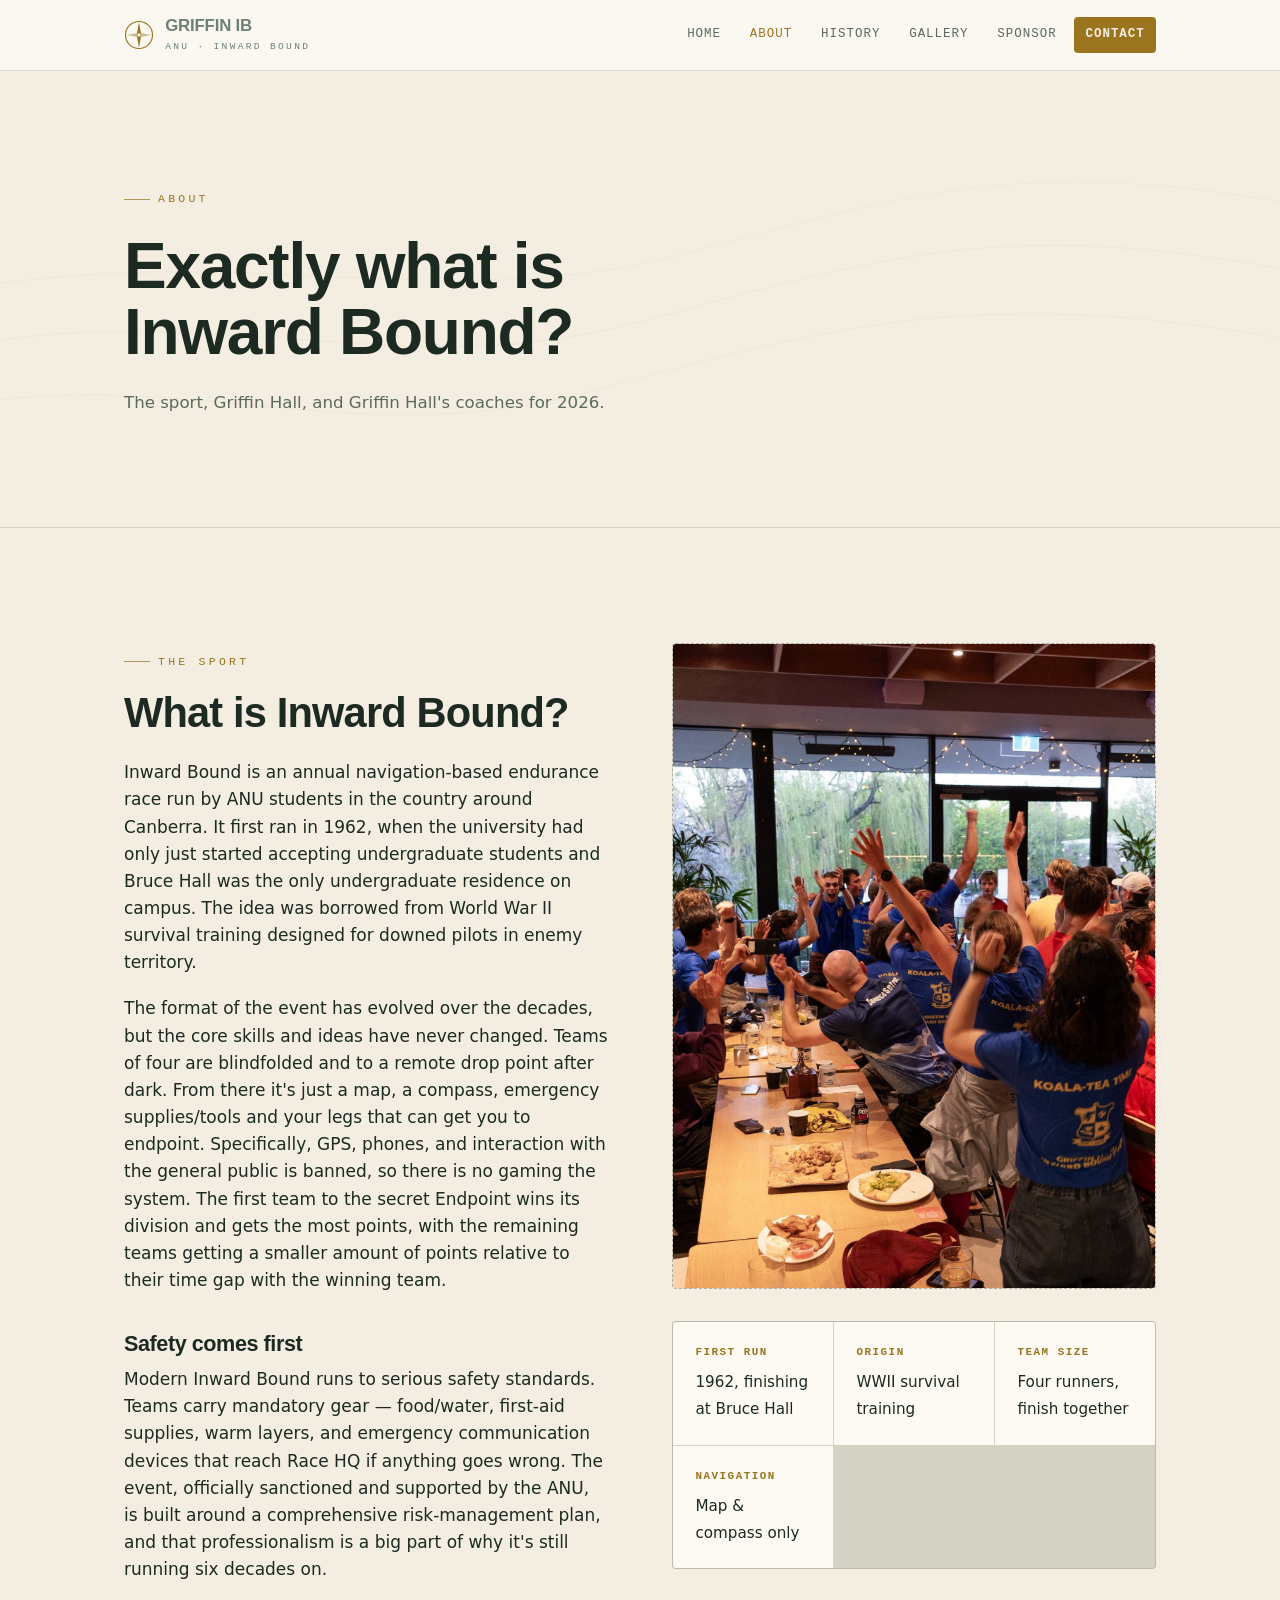
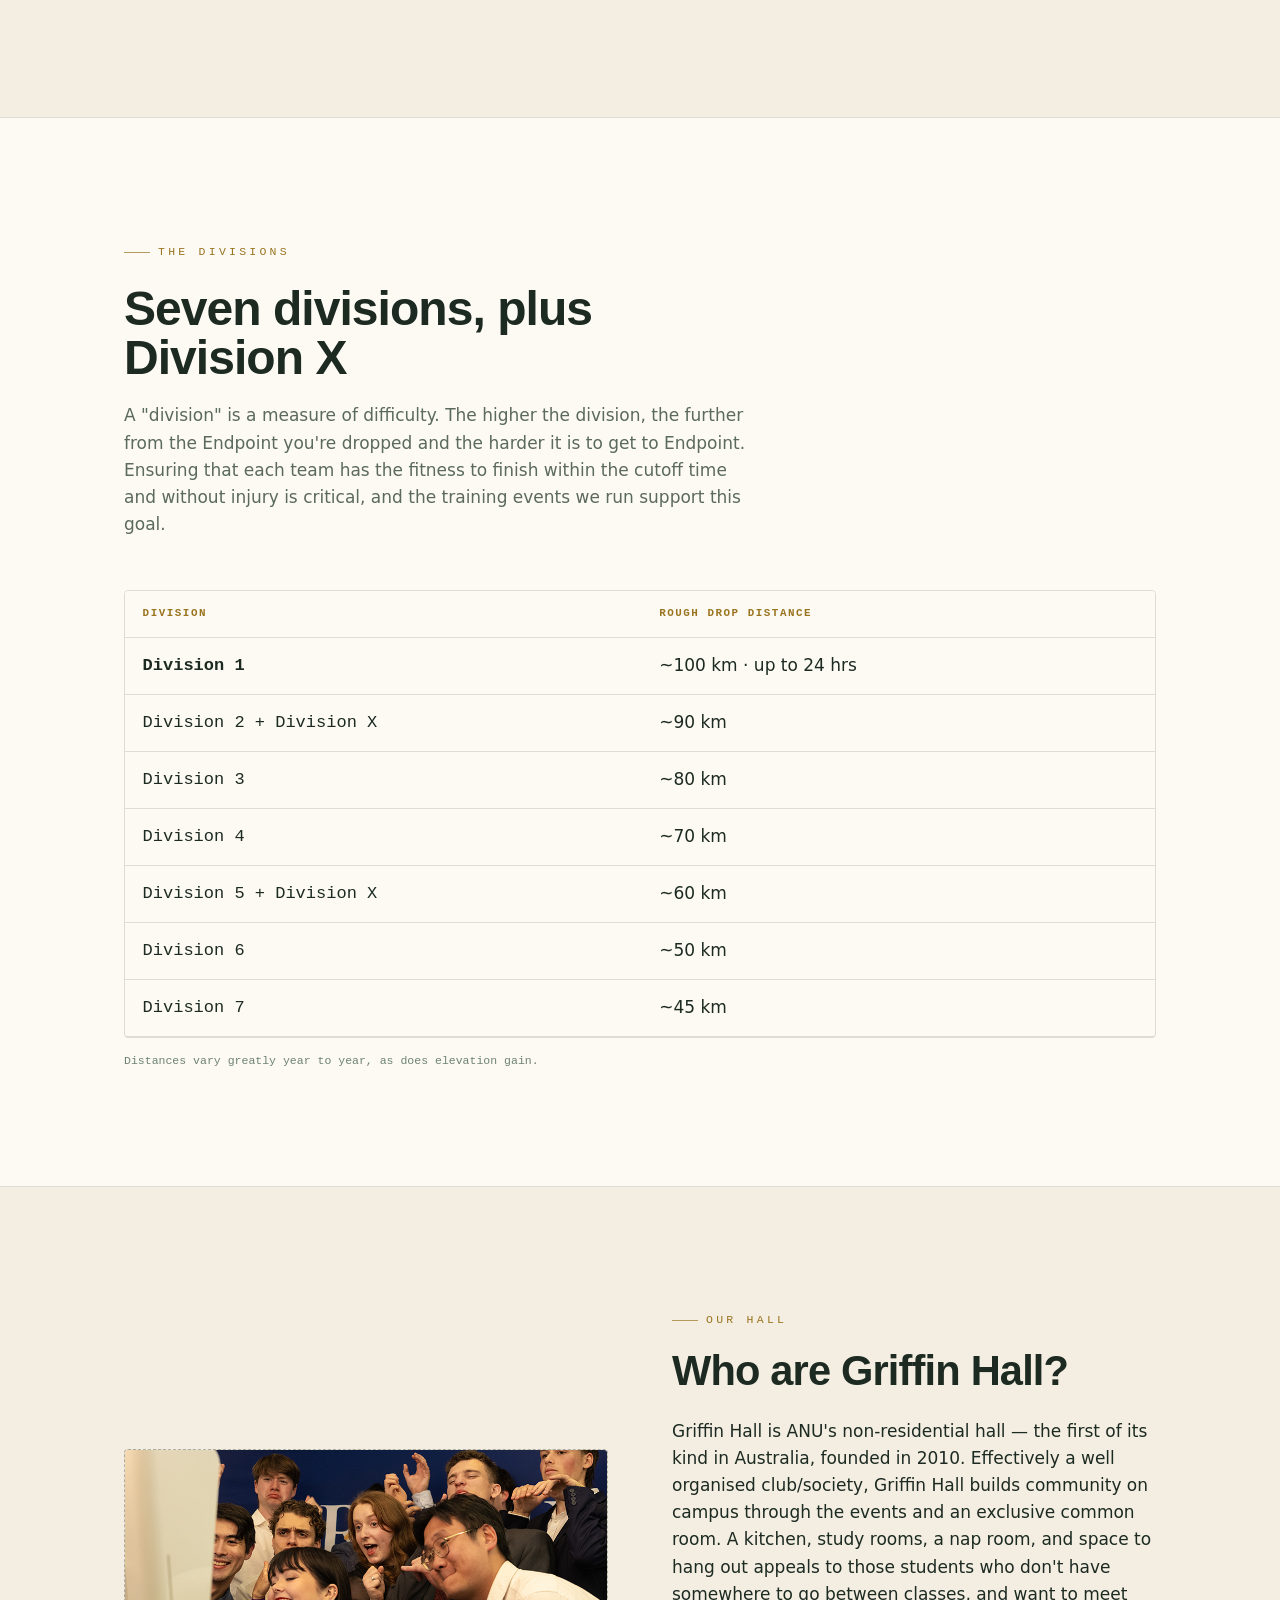
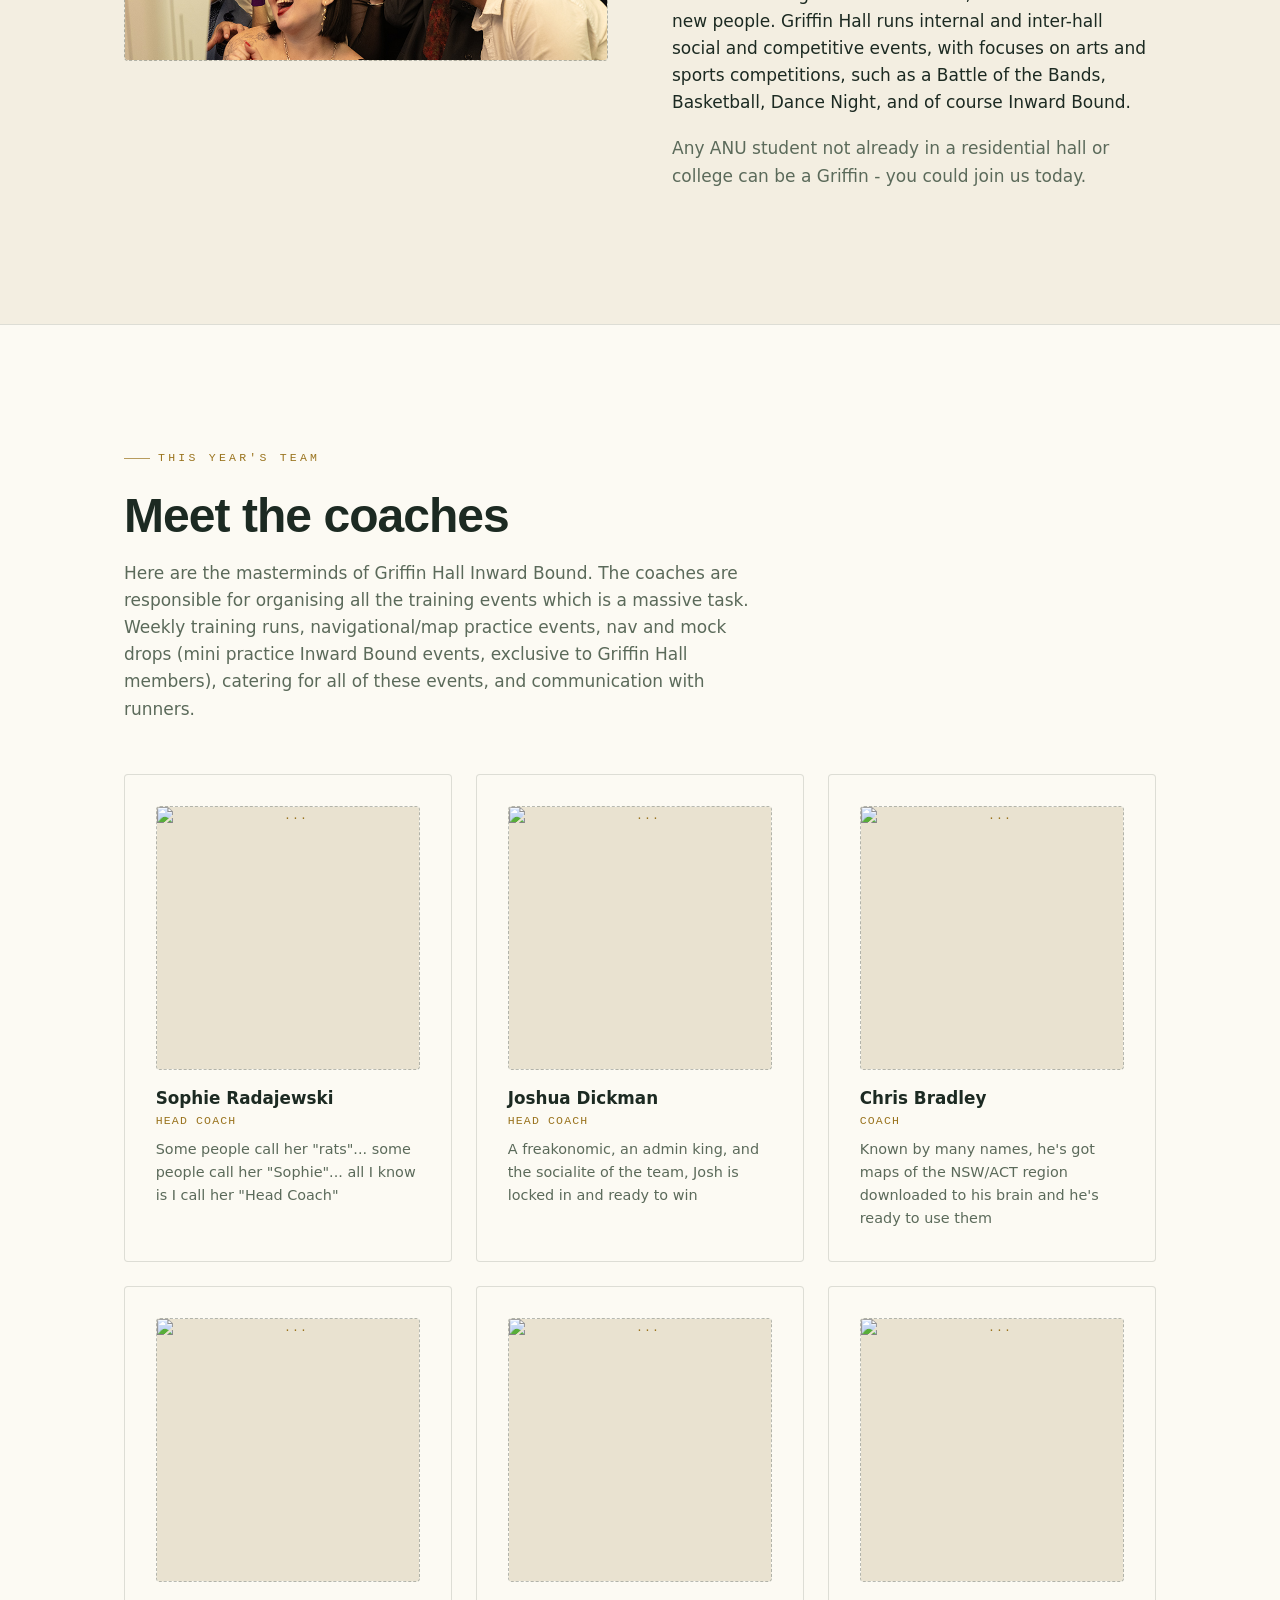
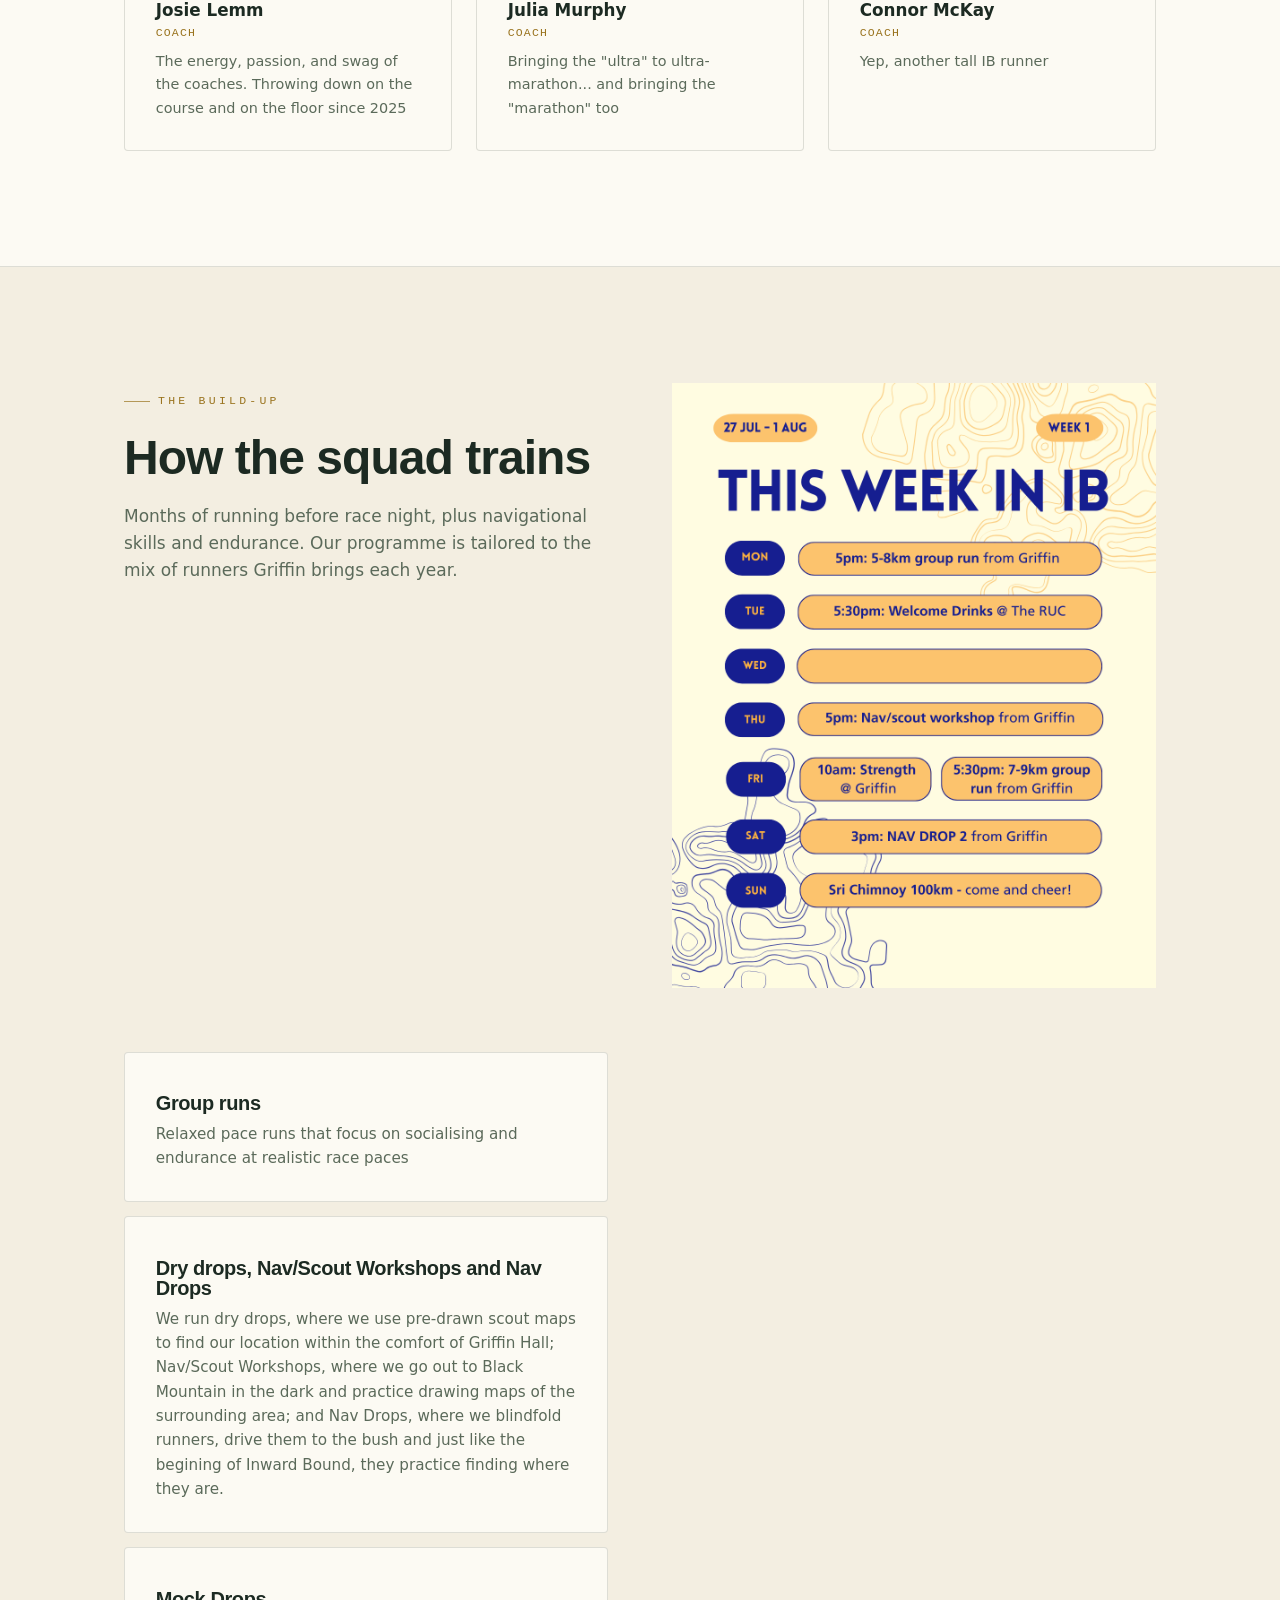
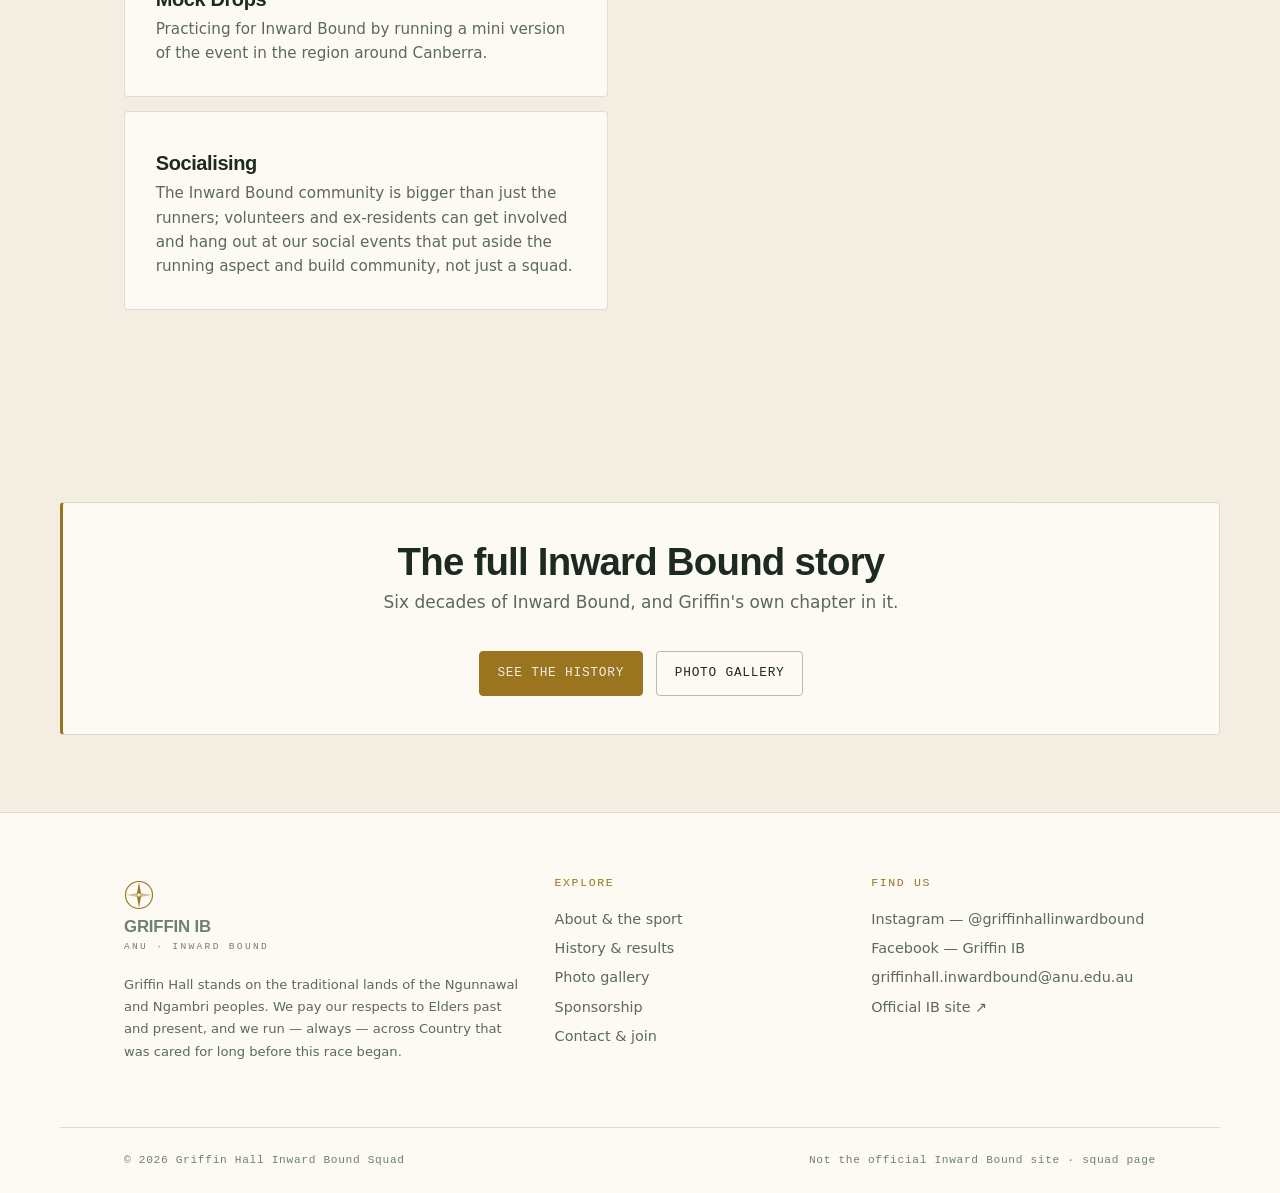
==== commit 064f82e2: "Update about.html" ====
--- a/about.html
+++ b/about.html
@@ -173,6 +173,7 @@
       <h2>How the squad trains</h2>
       <p>Months of running before race night, plus navigational skills and endurance. Our programme is tailored to the mix of runners Griffin brings each year.</p>
     </div>
+    <img src="Instagram_posts_(1).png" class="filled" alt="...">
     <div class="grid" style="gap:14px">
       <div class="card"><h3>Group runs</h3><p>Relaxed pace runs that focus on socialising and endurance at realistic race paces</p></div>
       <div class="card"><h3>Dry drops, Nav/Scout Workshops and Nav Drops</h3><p>We run dry drops, where we use pre-drawn scout maps to find our location within the comfort of Griffin Hall; Nav/Scout Workshops, where we go out to Black Mountain in the dark and practice drawing maps of the surrounding area; and Nav Drops, where we blindfold runners, drive them to the bush and just like the begining of Inward Bound, they practice finding where they are.</p></div>
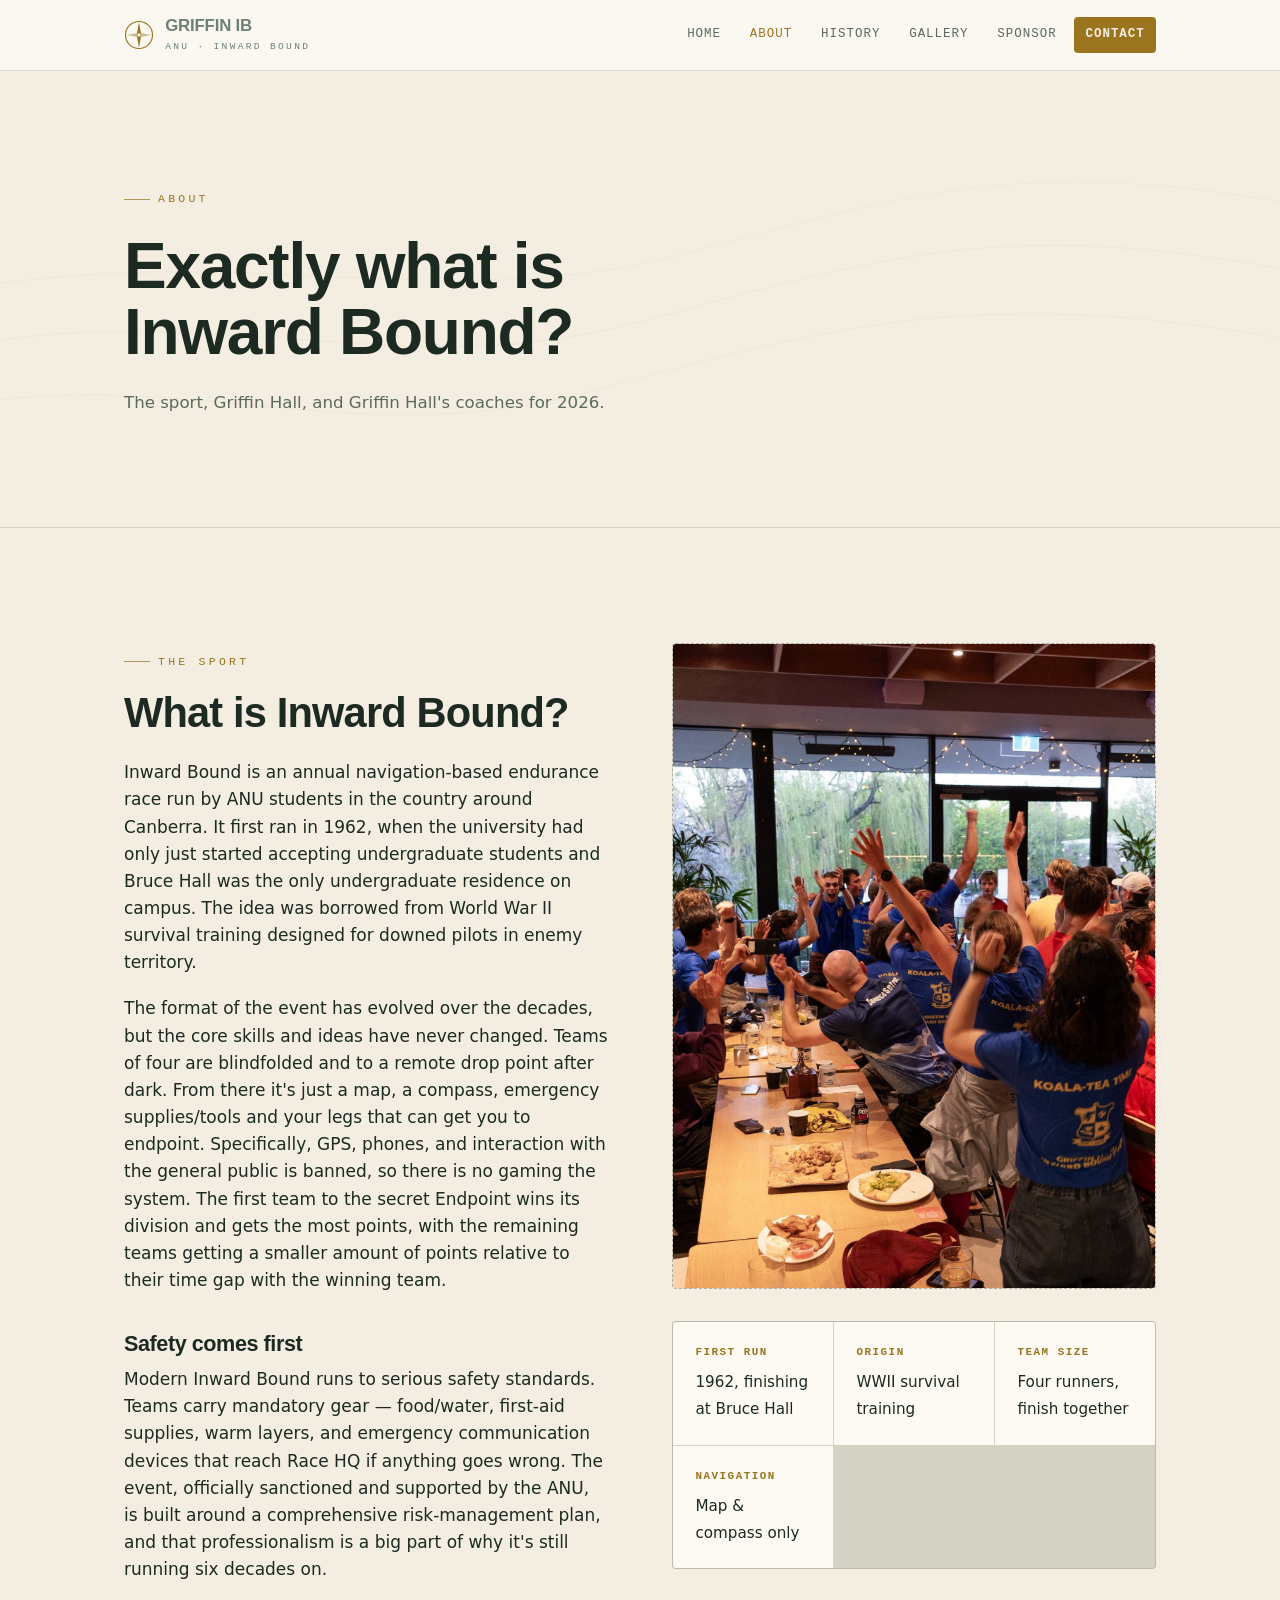
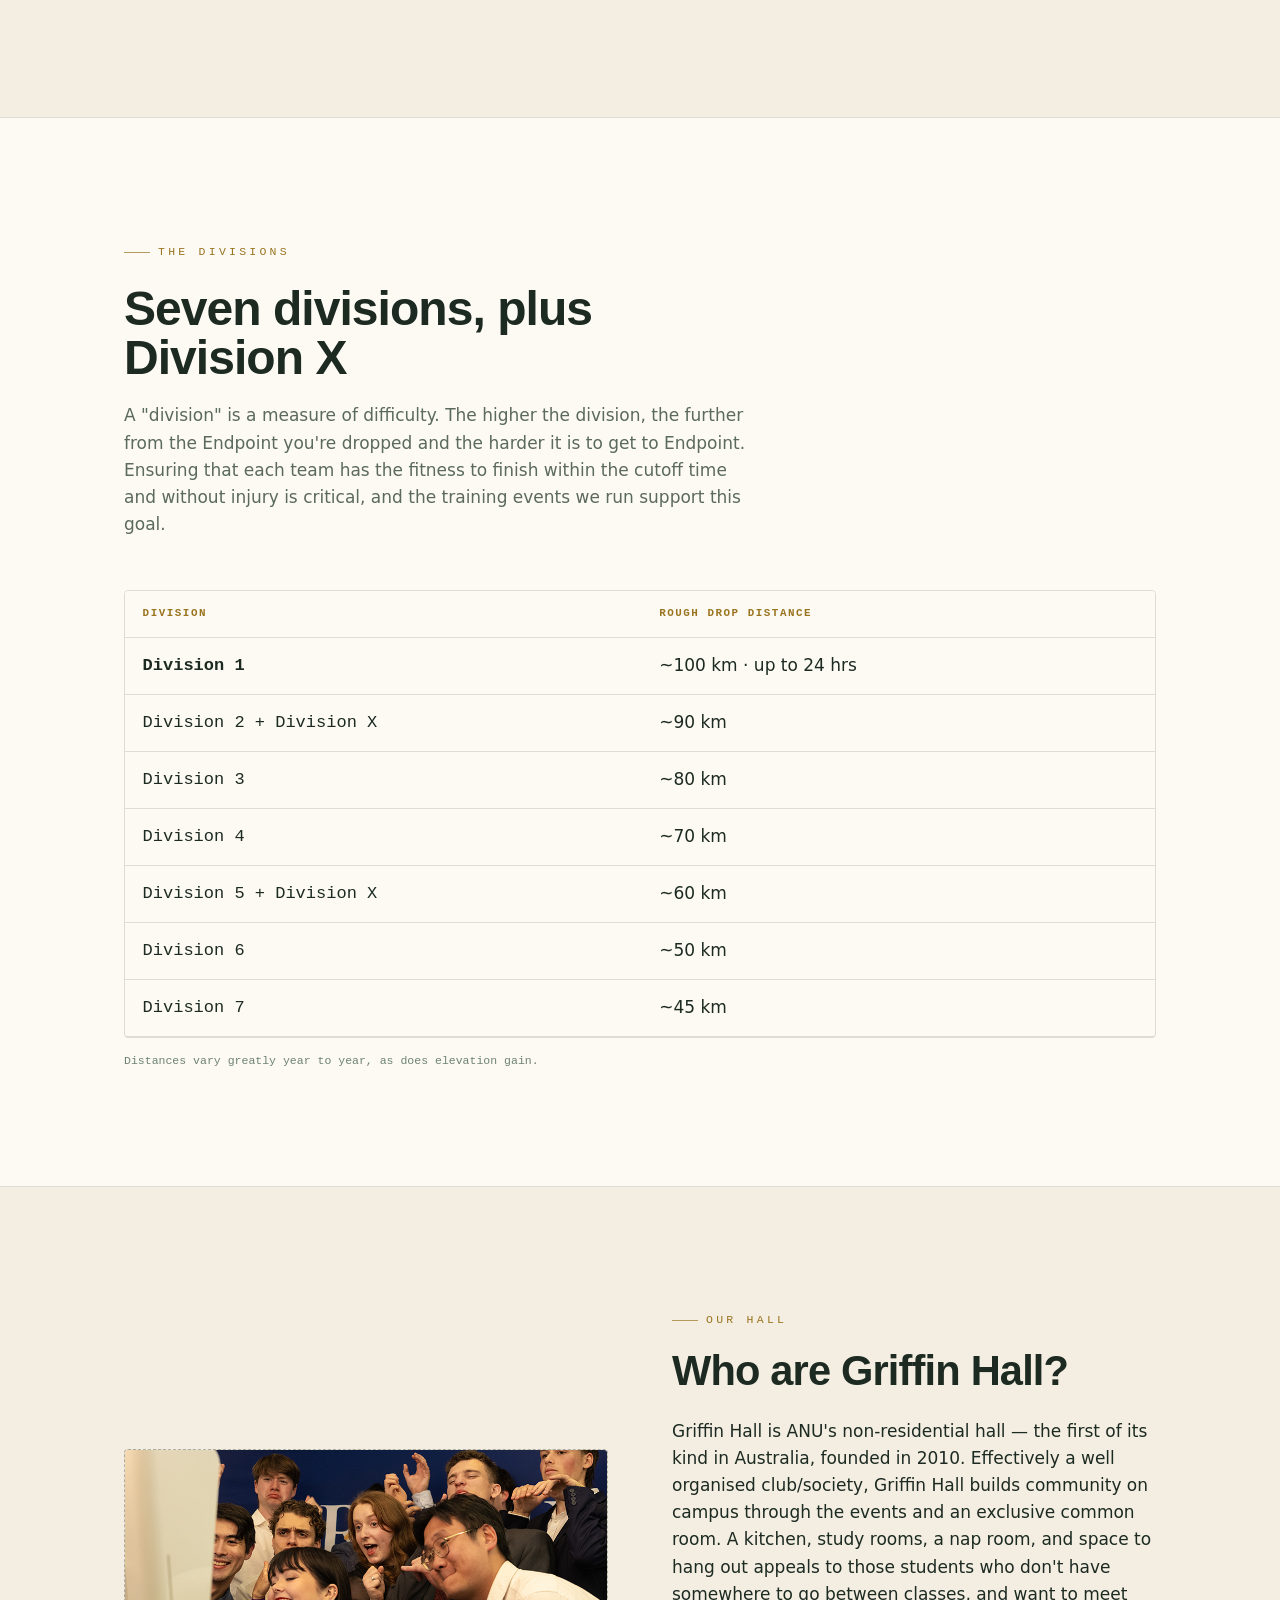
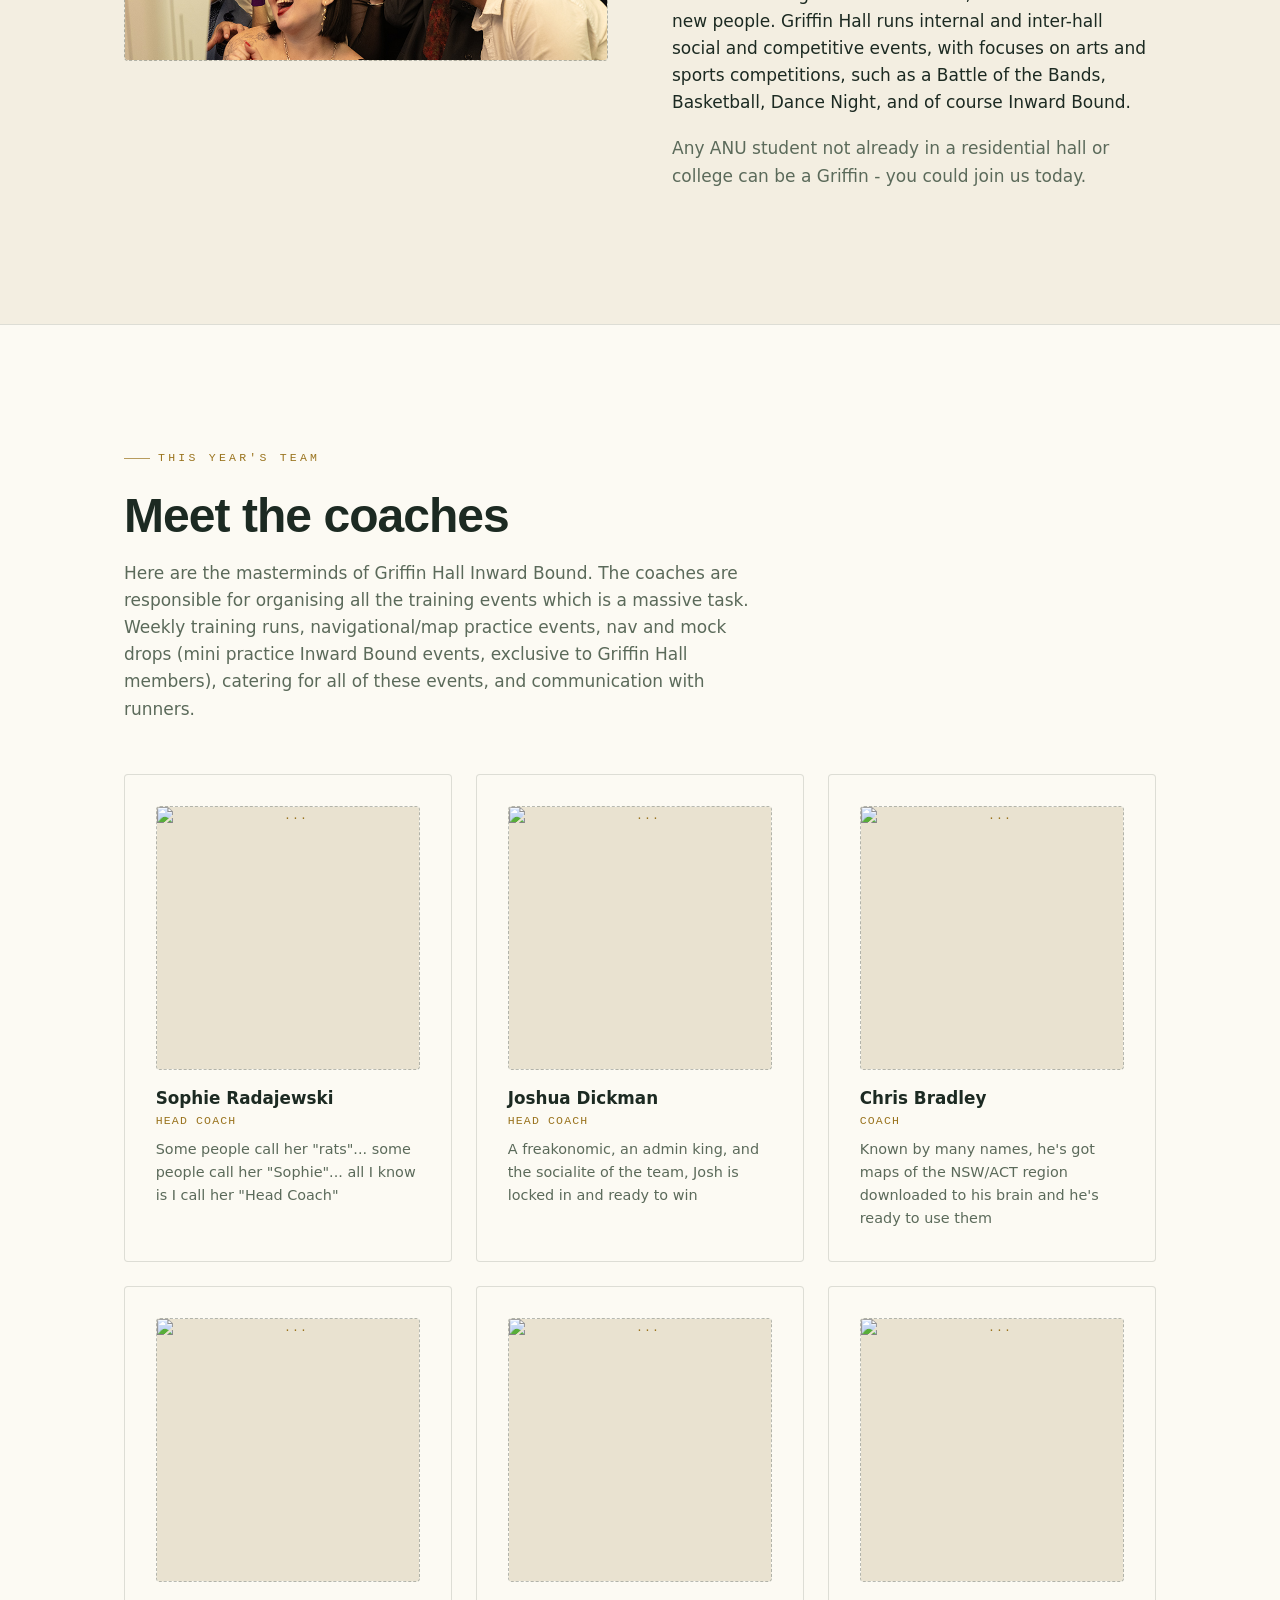
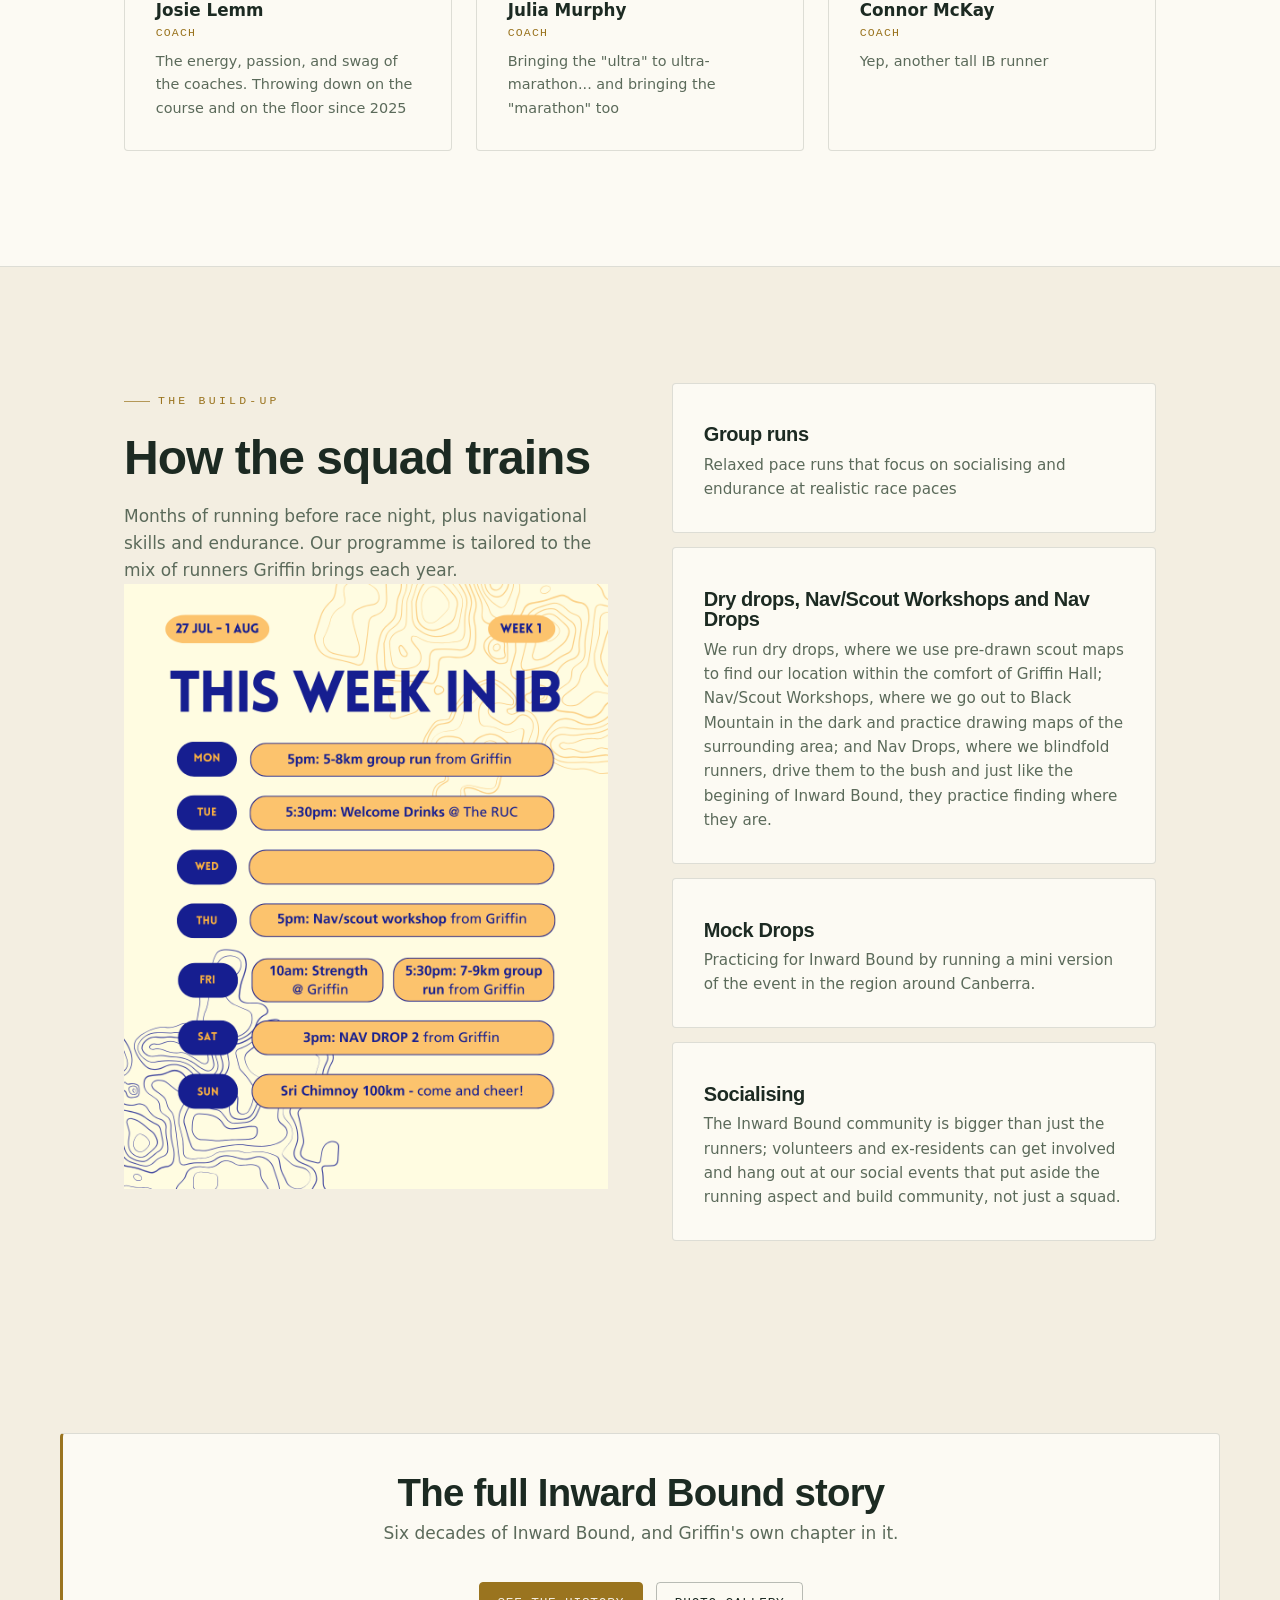
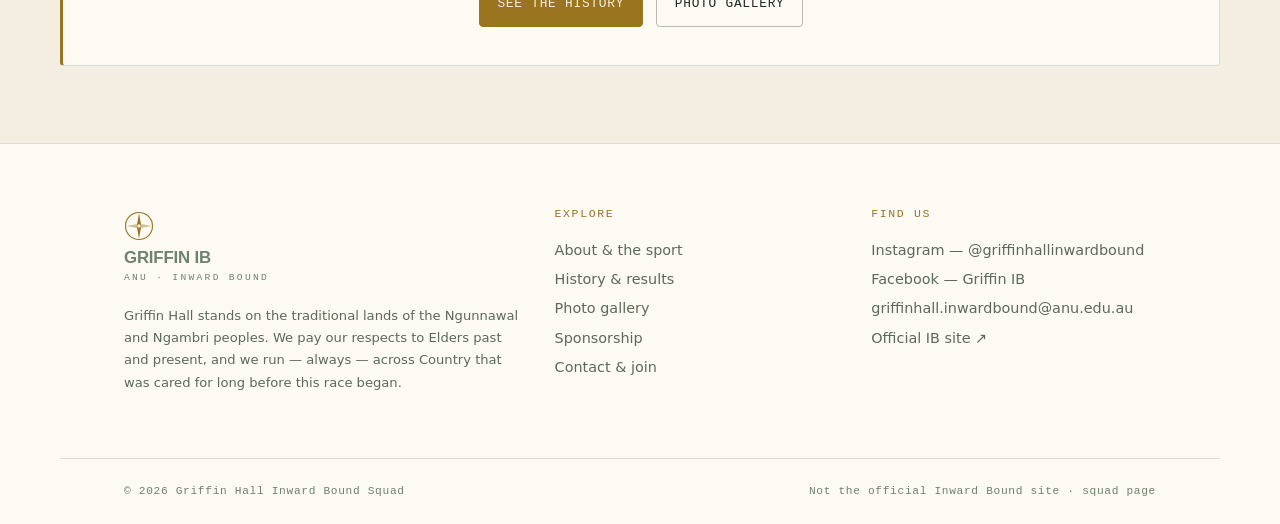
==== commit 7c018e76: "Update about.html" ====
--- a/about.html
+++ b/about.html
@@ -172,8 +172,8 @@
       <span class="eyebrow">The build-up</span>
       <h2>How the squad trains</h2>
       <p>Months of running before race night, plus navigational skills and endurance. Our programme is tailored to the mix of runners Griffin brings each year.</p>
-    </div>
     <img src="Instagram_posts_(1).png" class="filled" alt="...">
+    </div>
     <div class="grid" style="gap:14px">
       <div class="card"><h3>Group runs</h3><p>Relaxed pace runs that focus on socialising and endurance at realistic race paces</p></div>
       <div class="card"><h3>Dry drops, Nav/Scout Workshops and Nav Drops</h3><p>We run dry drops, where we use pre-drawn scout maps to find our location within the comfort of Griffin Hall; Nav/Scout Workshops, where we go out to Black Mountain in the dark and practice drawing maps of the surrounding area; and Nav Drops, where we blindfold runners, drive them to the bush and just like the begining of Inward Bound, they practice finding where they are.</p></div>
